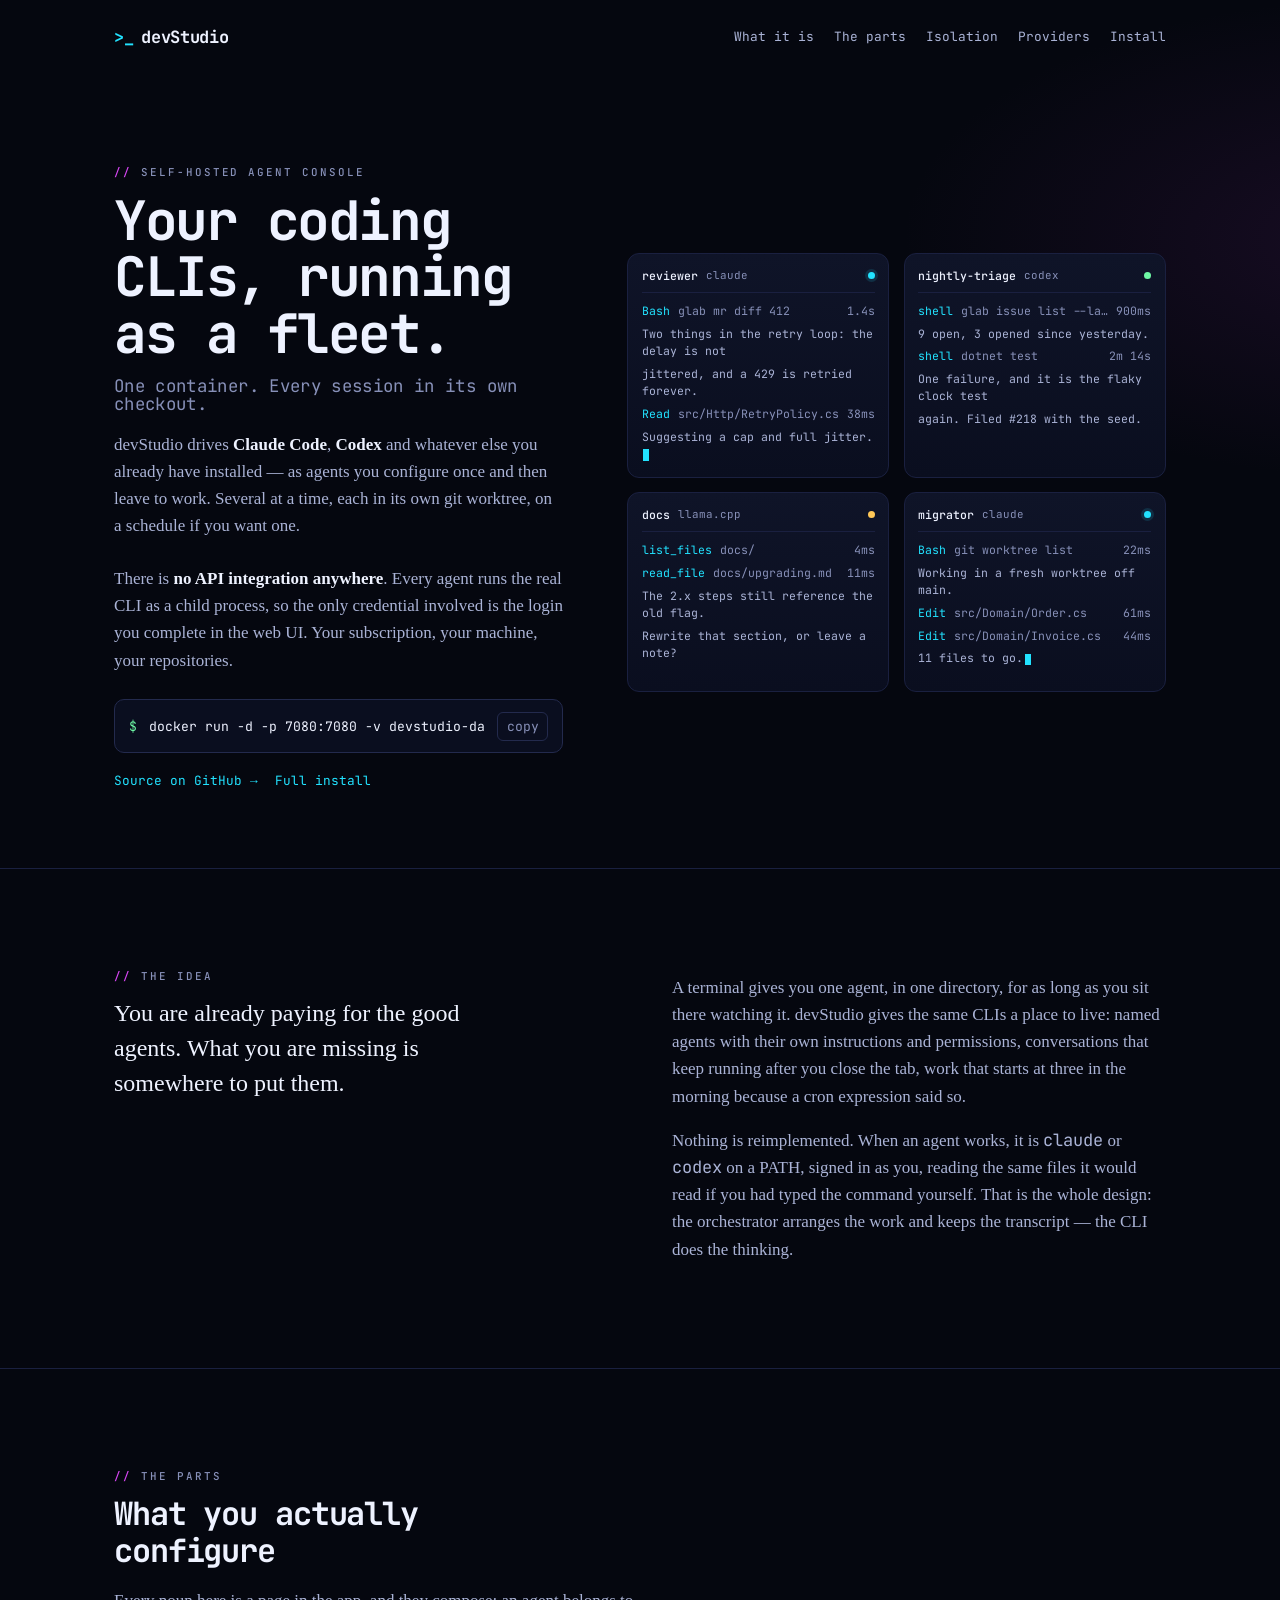
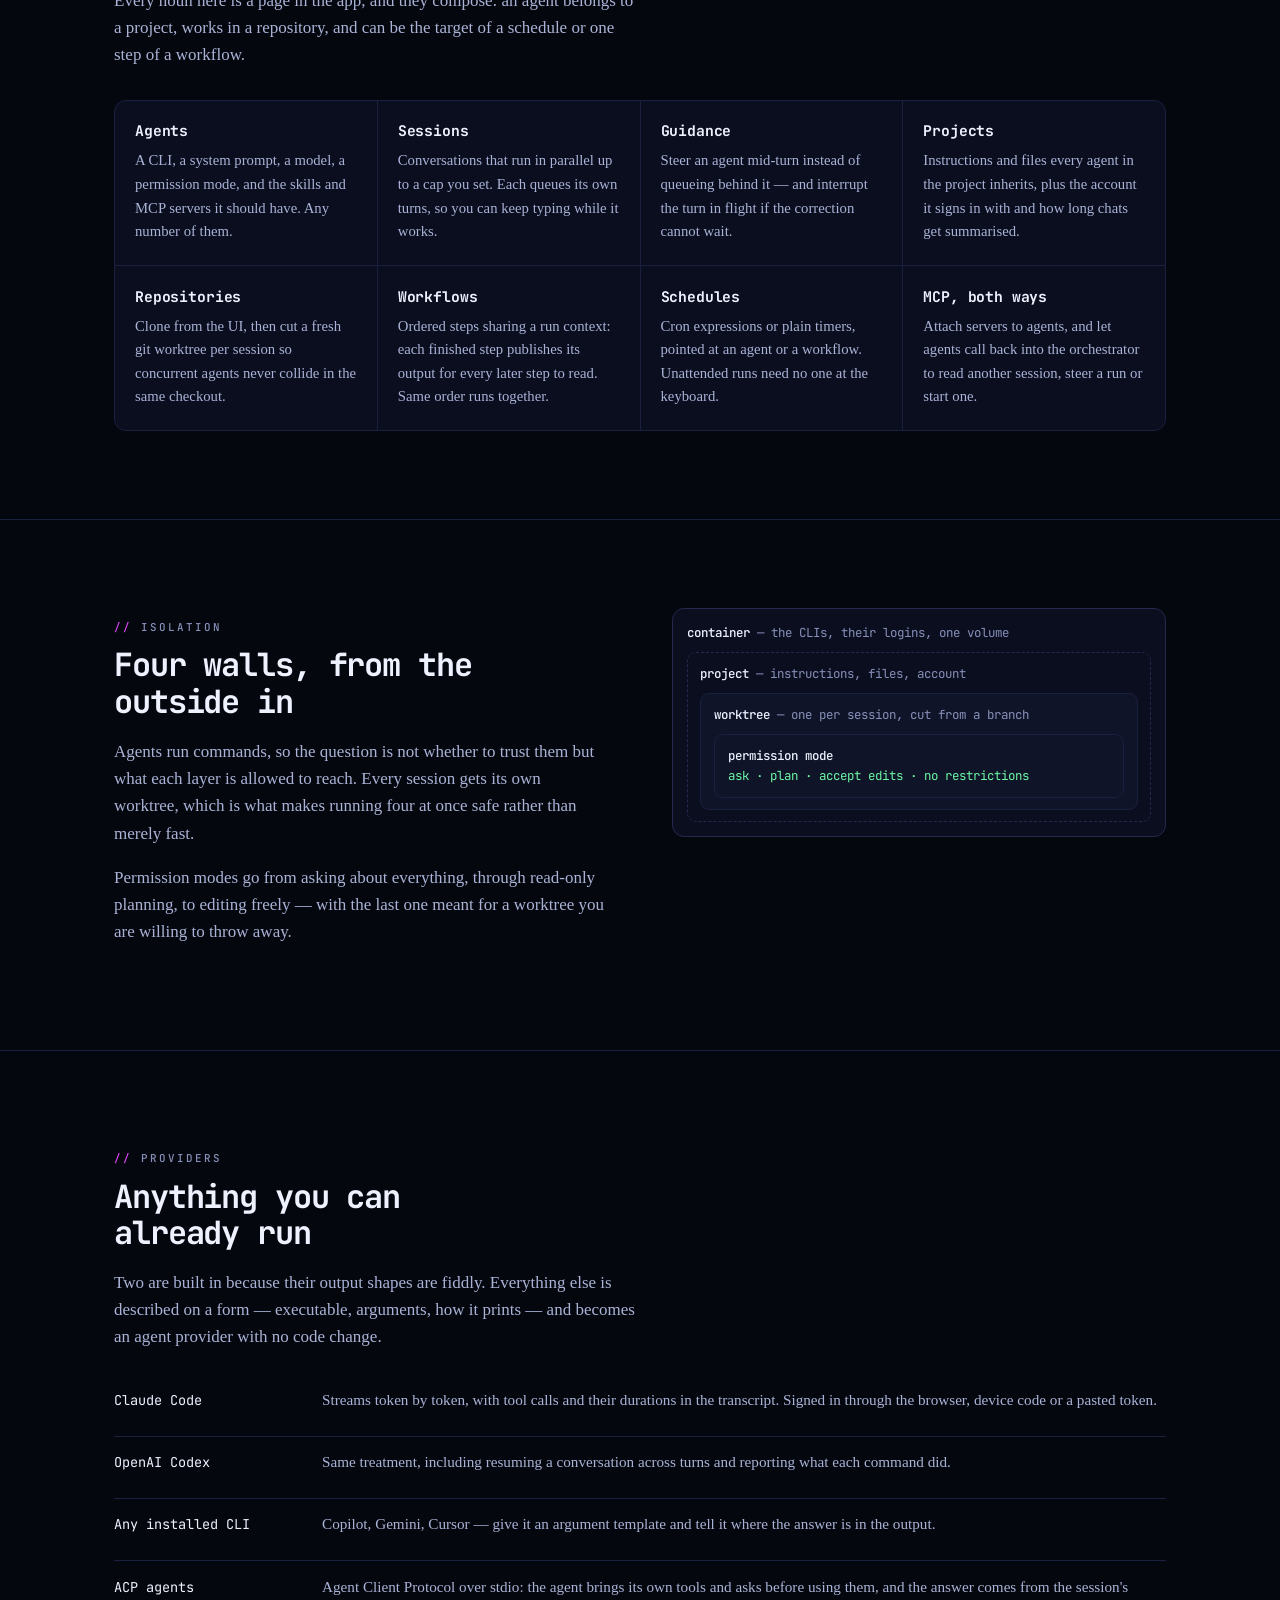
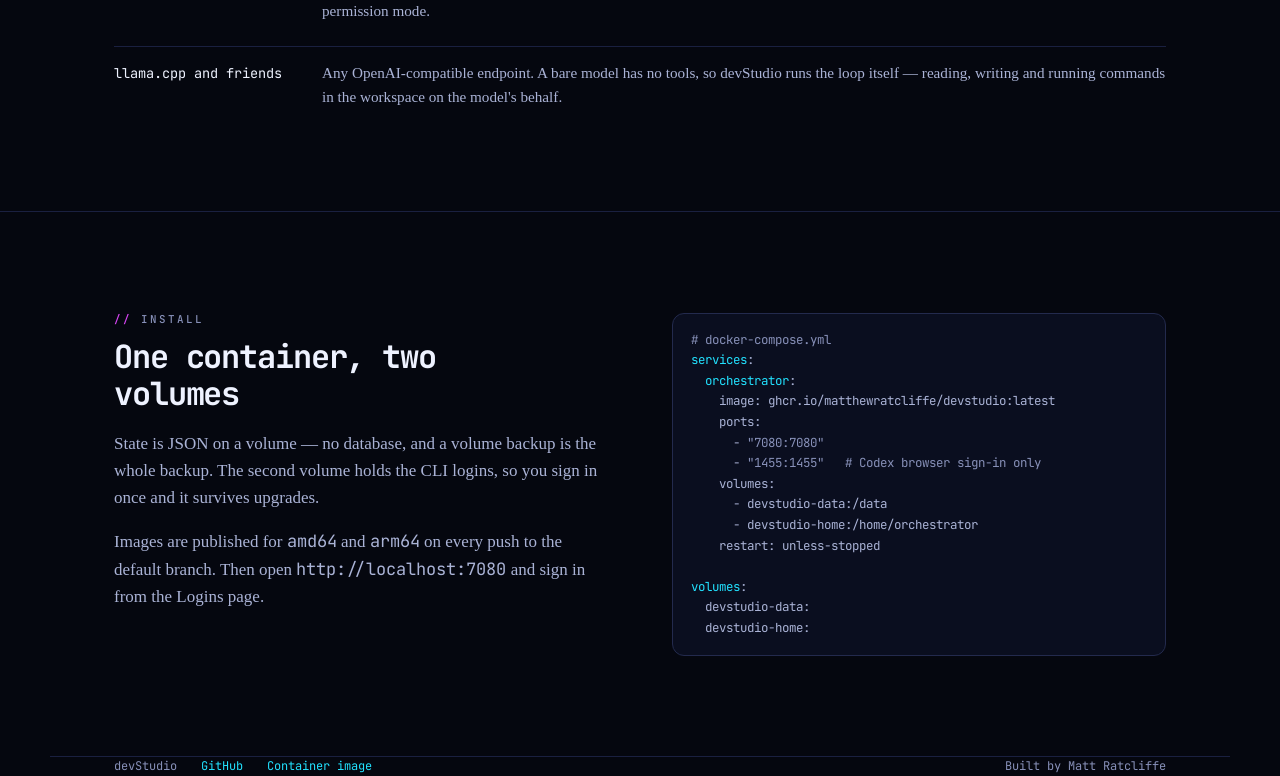
==== docs/index.html @ a527e776 "Add the project site for GitHub Pages Static, in docs/, so Pages can serve it from the branch with n" ====
<!doctype html>
<html lang="en">
<head>
<meta charset="utf-8">
<meta name="viewport" content="width=device-width, initial-scale=1">
<title>devStudio — run your coding CLIs as a fleet</title>
<meta name="description" content="A self-hosted console that runs Claude Code, Codex and any other coding CLI as agents: concurrent sessions, per-session git worktrees, schedules and workflows. No API keys — it drives the CLIs you are already signed in to.">
<meta name="theme-color" content="#05070f">
<link rel="icon" href="favicon.png">
<link rel="stylesheet" href="styles.css">

<meta property="og:title" content="devStudio — run your coding CLIs as a fleet">
<meta property="og:description" content="A self-hosted console for Claude Code, Codex and any CLI you already pay for. Concurrent sessions, a git worktree each, schedules and workflows.">
<meta property="og:type" content="website">
</head>
<body>

<div class="wrap">
    <header class="masthead">
        <span class="brand"><span class="mark">&gt;_</span> devStudio</span>
        <nav>
            <a href="#what">What it is</a>
            <a href="#inventory">The parts</a>
            <a href="#isolation">Isolation</a>
            <a href="#providers">Providers</a>
            <a href="#install">Install</a>
        </nav>
    </header>

    <div class="hero">
        <div>
            <p class="tag">Self-hosted agent console</p>
            <h1>
                Your coding CLIs, running as a fleet.
                <span class="rule">One container. Every session in its own checkout.</span>
            </h1>
            <p class="lede">
                devStudio drives <strong>Claude Code</strong>, <strong>Codex</strong> and whatever else you
                already have installed — as agents you configure once and then leave to work. Several at a
                time, each in its own git worktree, on a schedule if you want one.
            </p>
            <p class="lede">
                There is <strong>no API integration anywhere</strong>. Every agent runs the real CLI as a child
                process, so the only credential involved is the login you complete in the web UI. Your
                subscription, your machine, your repositories.
            </p>

            <div class="command">
                <span class="prompt">$</span>
                <code>docker run -d -p 7080:7080 -v devstudio-data:/data -v devstudio-home:/home/orchestrator ghcr.io/matthewratcliffe/devstudio:latest</code>
                <button type="button" data-copy="docker run -d -p 7080:7080 -v devstudio-data:/data -v devstudio-home:/home/orchestrator ghcr.io/matthewratcliffe/devstudio:latest">copy</button>
            </div>

            <div class="hero-links">
                <a href="https://github.com/matthewratcliffe/devstudio">Source on GitHub →</a>
                <a href="#install">Full install</a>
            </div>
        </div>

        <div class="wall" aria-label="Four agent sessions running at once"></div>
    </div>
</div>

<section id="what">
    <div class="wrap split">
        <div>
            <p class="tag">The idea</p>
            <p class="claim">
                You are already paying for the good agents. What you are missing is somewhere to put them.
            </p>
        </div>
        <div>
            <p>
                A terminal gives you one agent, in one directory, for as long as you sit there watching it.
                devStudio gives the same CLIs a place to live: named agents with their own instructions and
                permissions, conversations that keep running after you close the tab, work that starts at
                three in the morning because a cron expression said so.
            </p>
            <p>
                Nothing is reimplemented. When an agent works, it is <code>claude</code> or <code>codex</code>
                on a PATH, signed in as you, reading the same files it would read if you had typed the command
                yourself. That is the whole design: the orchestrator arranges the work and keeps the
                transcript — the CLI does the thinking.
            </p>
        </div>
    </div>
</section>

<section id="inventory">
    <div class="wrap">
        <p class="tag">The parts</p>
        <h2>What you actually configure</h2>
        <p>
            Every noun here is a page in the app, and they compose: an agent belongs to a project, works in a
            repository, and can be the target of a schedule or one step of a workflow.
        </p>

        <div class="inventory">
            <div class="item">
                <h3>Agents</h3>
                <p>A CLI, a system prompt, a model, a permission mode, and the skills and MCP servers it should have. Any number of them.</p>
            </div>
            <div class="item">
                <h3>Sessions</h3>
                <p>Conversations that run in parallel up to a cap you set. Each queues its own turns, so you can keep typing while it works.</p>
            </div>
            <div class="item">
                <h3>Guidance</h3>
                <p>Steer an agent mid-turn instead of queueing behind it — and interrupt the turn in flight if the correction cannot wait.</p>
            </div>
            <div class="item">
                <h3>Projects</h3>
                <p>Instructions and files every agent in the project inherits, plus the account it signs in with and how long chats get summarised.</p>
            </div>
            <div class="item">
                <h3>Repositories</h3>
                <p>Clone from the UI, then cut a fresh git worktree per session so concurrent agents never collide in the same checkout.</p>
            </div>
            <div class="item">
                <h3>Workflows</h3>
                <p>Ordered steps sharing a run context: each finished step publishes its output for every later step to read. Same order runs together.</p>
            </div>
            <div class="item">
                <h3>Schedules</h3>
                <p>Cron expressions or plain timers, pointed at an agent or a workflow. Unattended runs need no one at the keyboard.</p>
            </div>
            <div class="item">
                <h3>MCP, both ways</h3>
                <p>Attach servers to agents, and let agents call back into the orchestrator to read another session, steer a run or start one.</p>
            </div>
        </div>
    </div>
</section>

<section id="isolation">
    <div class="wrap split">
        <div>
            <p class="tag">Isolation</p>
            <h2>Four walls, from the outside in</h2>
            <p>
                Agents run commands, so the question is not whether to trust them but what each layer is
                allowed to reach. Every session gets its own worktree, which is what makes running four at
                once safe rather than merely fast.
            </p>
            <p>
                Permission modes go from asking about everything, through read-only planning, to editing
                freely — with the last one meant for a worktree you are willing to throw away.
            </p>
        </div>

        <div class="nest" aria-label="Nested isolation: container, then project, then worktree, then permission mode">
            <div class="label"><b>container</b> — the CLIs, their logins, one volume</div>
            <div class="layer">
                <div class="label"><b>project</b> — instructions, files, account</div>
                <div class="layer inner">
                    <div class="label"><b>worktree</b> — one per session, cut from a branch</div>
                    <div class="layer inner">
                        <div class="label"><b>permission mode</b></div>
                        <div class="leaf">ask · plan · accept edits · no restrictions</div>
                    </div>
                </div>
            </div>
        </div>
    </div>
</section>

<section id="providers">
    <div class="wrap">
        <p class="tag">Providers</p>
        <h2>Anything you can already run</h2>
        <p>
            Two are built in because their output shapes are fiddly. Everything else is described on a form —
            executable, arguments, how it prints — and becomes an agent provider with no code change.
        </p>

        <div class="providers">
            <div class="provider">
                <div class="who">Claude Code</div>
                <div class="what">Streams token by token, with tool calls and their durations in the transcript. Signed in through the browser, device code or a pasted token.</div>
            </div>
            <div class="provider">
                <div class="who">OpenAI Codex</div>
                <div class="what">Same treatment, including resuming a conversation across turns and reporting what each command did.</div>
            </div>
            <div class="provider">
                <div class="who">Any installed CLI</div>
                <div class="what">Copilot, Gemini, Cursor — give it an argument template and tell it where the answer is in the output.</div>
            </div>
            <div class="provider">
                <div class="who">ACP agents</div>
                <div class="what">Agent Client Protocol over stdio: the agent brings its own tools and asks before using them, and the answer comes from the session's permission mode.</div>
            </div>
            <div class="provider">
                <div class="who">llama.cpp and friends</div>
                <div class="what">Any OpenAI-compatible endpoint. A bare model has no tools, so devStudio runs the loop itself — reading, writing and running commands in the workspace on the model's behalf.</div>
            </div>
        </div>
    </div>
</section>

<section id="install">
    <div class="wrap split">
        <div>
            <p class="tag">Install</p>
            <h2>One container, two volumes</h2>
            <p>
                State is JSON on a volume — no database, and a volume backup is the whole backup. The second
                volume holds the CLI logins, so you sign in once and it survives upgrades.
            </p>
            <p>
                Images are published for <code>amd64</code> and <code>arm64</code> on every push to the
                default branch. Then open <code>http://localhost:7080</code> and sign in from the Logins page.
            </p>
        </div>

        <div>
<pre><span class="c"># docker-compose.yml</span>
<span class="k">services</span>:
  <span class="k">orchestrator</span>:
    image: ghcr.io/matthewratcliffe/devstudio:latest
    ports:
      - <span class="c">"7080:7080"</span>
      - <span class="c">"1455:1455"</span>   <span class="c"># Codex browser sign-in only</span>
    volumes:
      - devstudio-data:/data
      - devstudio-home:/home/orchestrator
    restart: unless-stopped

<span class="k">volumes</span>:
  devstudio-data:
  devstudio-home:</pre>
        </div>
    </div>
</section>

<footer class="wrap">
    <span>devStudio</span>
    <a href="https://github.com/matthewratcliffe/devstudio">GitHub</a>
    <a href="https://github.com/matthewratcliffe/devstudio/pkgs/container/devstudio">Container image</a>
    <span class="spacer">Built by Matt Ratcliffe</span>
</footer>

<script src="wall.js"></script>
</body>
</html>
---- docs/styles.css ----
/* ==========================================================================
   devStudio — project site.

   The palette, the type and the status colours are the application's own, so
   the site and the thing it describes read as one product. Two faces: the
   product's monospace carries every label, number and command, and a serif
   carries the prose — a console described in a technical journal, rather than
   a page of terminal green.
   ========================================================================== */

@font-face {
    font-family: 'JetBrains Mono';
    font-style: normal;
    font-weight: 400;
    font-display: swap;
    src: url('fonts/jetbrains-mono-400.woff2') format('woff2');
}

@font-face {
    font-family: 'JetBrains Mono';
    font-style: normal;
    font-weight: 500;
    font-display: swap;
    src: url('fonts/jetbrains-mono-500.woff2') format('woff2');
}

@font-face {
    font-family: 'JetBrains Mono';
    font-style: normal;
    font-weight: 700;
    font-display: swap;
    src: url('fonts/jetbrains-mono-700.woff2') format('woff2');
}

:root {
    --bg-0: #05070f;
    --bg-1: #0a0e1f;
    --bg-2: #0f1428;
    --border: #232a4d;
    --border-soft: #1a2040;

    /* Status colours, used only where they mean their status. */
    --cyan: #22e2ff;
    --magenta: #d946f5;
    --lime: #6ef7a5;
    --amber: #ffc857;
    --red: #ff5f76;

    --text-0: #eef2ff;
    --text-1: #aab3d6;
    --text-2: #8790b8;

    --mono: 'JetBrains Mono', 'Cascadia Code', ui-monospace, monospace;
    --serif: 'Iowan Old Style', 'Palatino Linotype', Palatino, Charter, Georgia, serif;

    --gutter: clamp(1.25rem, 5vw, 4.5rem);
    --measure: 62ch;
}

* { box-sizing: border-box; }

html { scroll-behavior: smooth; }

body {
    margin: 0;
    background:
        radial-gradient(60rem 30rem at 12% -12%, #16224a55, transparent 60%),
        radial-gradient(50rem 25rem at 108% 6%, #4a1a5a44, transparent 60%),
        var(--bg-0);
    color: var(--text-0);
    font-family: var(--serif);
    font-size: 17px;
    line-height: 1.6;
    -webkit-font-smoothing: antialiased;
}

a { color: var(--cyan); text-decoration: none; }
a:hover { color: var(--magenta); }

:focus-visible {
    outline: 2px solid var(--cyan);
    outline-offset: 3px;
}

code, kbd, .mono { font-family: var(--mono); }

.wrap {
    max-width: 1180px;
    margin: 0 auto;
    padding: 0 var(--gutter);
}

/* -- the eyebrow label, which is how the app labels its own panels ---------- */

.tag {
    font-family: var(--mono);
    font-size: 0.68rem;
    font-weight: 500;
    letter-spacing: 0.18em;
    text-transform: uppercase;
    color: var(--text-2);
}

.tag::before { content: '// '; color: var(--magenta); }

/* -- masthead -------------------------------------------------------------- */

.masthead {
    display: flex;
    align-items: center;
    gap: 1rem;
    padding: 1.5rem 0 0;
}

.brand {
    display: flex;
    align-items: baseline;
    gap: 0.5rem;
    font-family: var(--mono);
    font-weight: 700;
    letter-spacing: -0.02em;
    color: var(--text-0);
}

.brand .mark { color: var(--cyan); }

.masthead nav {
    margin-left: auto;
    display: flex;
    gap: 1.25rem;
    font-family: var(--mono);
    font-size: 0.8rem;
}

.masthead nav a { color: var(--text-1); }
.masthead nav a:hover { color: var(--cyan); }

/* -- hero ------------------------------------------------------------------ */

.hero {
    display: grid;
    grid-template-columns: minmax(0, 5fr) minmax(0, 6fr);
    gap: clamp(2rem, 5vw, 4.5rem);
    align-items: center;
    padding: clamp(3rem, 8vw, 6.5rem) 0 clamp(2.5rem, 6vw, 5rem);
}

h1 {
    font-family: var(--mono);
    font-weight: 700;
    font-size: clamp(2.1rem, 5.2vw, 3.4rem);
    line-height: 1.04;
    letter-spacing: -0.045em;
    margin: 0.6rem 0 1.1rem;
}

h1 .rule {
    display: block;
    color: var(--text-2);
    font-weight: 400;
    font-size: 0.32em;
    letter-spacing: 0.02em;
    margin-top: 0.9rem;
}

.lede {
    color: var(--text-1);
    max-width: var(--measure);
    margin: 0 0 1.6rem;
}

.lede strong { color: var(--text-0); font-weight: 600; }

/* The command is the call to action: there is nothing to sign up for. */
.command {
    display: flex;
    align-items: center;
    gap: 0.75rem;
    background: var(--bg-1);
    border: 1px solid var(--border);
    border-radius: 10px;
    padding: 0.7rem 0.85rem;
    font-family: var(--mono);
    font-size: 0.82rem;
}

.command .prompt { color: var(--lime); flex: none; }

/* The command scrolls inside its own line so the copy button stays where it is. */
.command code {
    color: var(--text-0);
    white-space: nowrap;
    overflow-x: auto;
    min-width: 0;
    flex: 1;
    scrollbar-width: none;
}

.command code::-webkit-scrollbar { display: none; }

.command button {
    flex: none;
    border: 1px solid var(--border);
    background: transparent;
    color: var(--text-2);
    font: inherit;
    border-radius: 6px;
    padding: 0.2rem 0.55rem;
    cursor: pointer;
}

.command button:hover { color: var(--cyan); border-color: var(--cyan); }

.hero-links {
    display: flex;
    flex-wrap: wrap;
    gap: 1.1rem;
    margin-top: 1.1rem;
    font-family: var(--mono);
    font-size: 0.8rem;
}

/* -- the wall: concurrent sessions, which is what this thing is for --------- */

.wall {
    display: grid;
    grid-template-columns: repeat(2, minmax(0, 1fr));
    gap: 0.9rem;
}

.pane {
    background: linear-gradient(180deg, var(--bg-2), var(--bg-1));
    border: 1px solid var(--border-soft);
    border-radius: 12px;
    padding: 0.8rem 0.85rem 0.9rem;
    font-family: var(--mono);
    font-size: 0.72rem;
    line-height: 1.5;
    min-height: 12.5rem;
    display: flex;
    flex-direction: column;
    gap: 0.55rem;
}

.pane-head {
    display: flex;
    align-items: center;
    gap: 0.5rem;
    padding-bottom: 0.5rem;
    border-bottom: 1px solid var(--border-soft);
}

.pane-agent { color: var(--text-0); font-weight: 500; }
.pane-provider { color: var(--text-2); font-size: 0.68rem; }

.dot {
    width: 7px;
    height: 7px;
    border-radius: 50%;
    margin-left: auto;
    background: var(--text-2);
    flex: none;
}

.pane[data-state="running"] .dot { background: var(--cyan); box-shadow: 0 0 0 3px #22e2ff22; }
.pane[data-state="waiting"] .dot { background: var(--amber); }
.pane[data-state="done"] .dot { background: var(--lime); }
.pane[data-state="failed"] .dot { background: var(--red); }

.pane-body { color: var(--text-1); display: flex; flex-direction: column; gap: 0.35rem; }

.line { opacity: 0; animation: settle 0.32s ease forwards; }

.line.tool {
    display: flex;
    gap: 0.5rem;
    align-items: baseline;
    color: var(--text-2);
}

.line.tool .name { color: var(--cyan); }
.line.tool .arg { flex: 1; overflow: hidden; text-overflow: ellipsis; white-space: nowrap; }
.line.tool .took { color: var(--text-2); font-variant-numeric: tabular-nums; }

.caret {
    display: inline-block;
    width: 0.5em;
    height: 1em;
    margin-left: 0.15em;
    background: var(--cyan);
    vertical-align: text-bottom;
    animation: blink 1.1s steps(1) infinite;
}

@keyframes settle {
    from { opacity: 0; transform: translateY(3px); }
    to { opacity: 1; transform: none; }
}

@keyframes blink {
    50% { opacity: 0; }
}

/* -- sections -------------------------------------------------------------- */

section { padding: clamp(3rem, 7vw, 5.5rem) 0; border-top: 1px solid var(--border-soft); }

h2 {
    font-family: var(--mono);
    font-weight: 700;
    font-size: clamp(1.4rem, 3vw, 2rem);
    letter-spacing: -0.035em;
    line-height: 1.15;
    margin: 0.5rem 0 1rem;
    max-width: 22ch;
}

h3 {
    font-family: var(--mono);
    font-size: 0.92rem;
    font-weight: 700;
    letter-spacing: -0.01em;
    margin: 0 0 0.4rem;
}

p { max-width: var(--measure); color: var(--text-1); }

.claim {
    font-size: clamp(1.15rem, 2.4vw, 1.5rem);
    line-height: 1.45;
    color: var(--text-0);
    max-width: 30ch;
    margin: 0;
}

.split {
    display: grid;
    grid-template-columns: minmax(0, 1fr) minmax(0, 1fr);
    gap: clamp(2rem, 5vw, 4rem);
    align-items: start;
}

/* -- the inventory: the app's own nouns ------------------------------------ */

.inventory {
    display: grid;
    grid-template-columns: repeat(auto-fit, minmax(15.5rem, 1fr));
    gap: 1px;
    background: var(--border-soft);
    border: 1px solid var(--border-soft);
    border-radius: 12px;
    overflow: hidden;
    margin-top: 2rem;
}

.item { background: var(--bg-1); padding: 1.15rem 1.25rem 1.35rem; }
.item p { font-size: 0.92rem; margin: 0; }

/* -- isolation diagram ----------------------------------------------------- */

.nest {
    font-family: var(--mono);
    font-size: 0.78rem;
    border: 1px solid var(--border);
    border-radius: 12px;
    padding: 0.85rem;
    background: var(--bg-1);
}

.nest .layer {
    border: 1px dashed var(--border);
    border-radius: 9px;
    padding: 0.7rem 0.8rem;
    margin-top: 0.55rem;
}

.nest .layer:first-of-type { margin-top: 0.5rem; }
.nest .label { color: var(--text-2); }
.nest .label b { color: var(--text-0); font-weight: 500; }
.nest .inner { border-style: solid; border-color: var(--border-soft); background: var(--bg-2); }
.nest .leaf { color: var(--lime); }

/* -- providers ------------------------------------------------------------- */

.providers { display: grid; gap: 0.6rem; margin-top: 1.5rem; }

.provider {
    display: grid;
    grid-template-columns: 12rem minmax(0, 1fr);
    gap: 1rem;
    align-items: baseline;
    padding: 0.85rem 0;
    border-top: 1px solid var(--border-soft);
}

.provider:first-child { border-top: 0; }
.provider .who { font-family: var(--mono); font-size: 0.85rem; color: var(--text-0); }
.provider .what { color: var(--text-1); font-size: 0.95rem; }

/* -- install --------------------------------------------------------------- */

pre {
    background: var(--bg-1);
    border: 1px solid var(--border);
    border-radius: 12px;
    padding: 1rem 1.1rem;
    overflow-x: auto;
    font-family: var(--mono);
    font-size: 0.78rem;
    line-height: 1.65;
    color: var(--text-1);
}

pre .c { color: var(--text-2); }
pre .k { color: var(--cyan); }

footer {
    border-top: 1px solid var(--border-soft);
    padding: 2rem 0 3rem;
    font-family: var(--mono);
    font-size: 0.75rem;
    color: var(--text-2);
    display: flex;
    flex-wrap: wrap;
    gap: 1rem 1.5rem;
    align-items: center;
}

footer .spacer { margin-left: auto; }

/* -- narrow ---------------------------------------------------------------- */

@media (max-width: 900px) {
    .hero { grid-template-columns: minmax(0, 1fr); }
    .split { grid-template-columns: minmax(0, 1fr); }
    .provider { grid-template-columns: minmax(0, 1fr); gap: 0.2rem; }
    .masthead nav { display: none; }
}

@media (max-width: 560px) {
    .wall { grid-template-columns: minmax(0, 1fr); }
    .wall .pane:nth-child(n + 3) { display: none; }
}

@media (prefers-reduced-motion: reduce) {
    html { scroll-behavior: auto; }
    .line { animation: none; opacity: 1; }
    .caret { animation: none; }
}
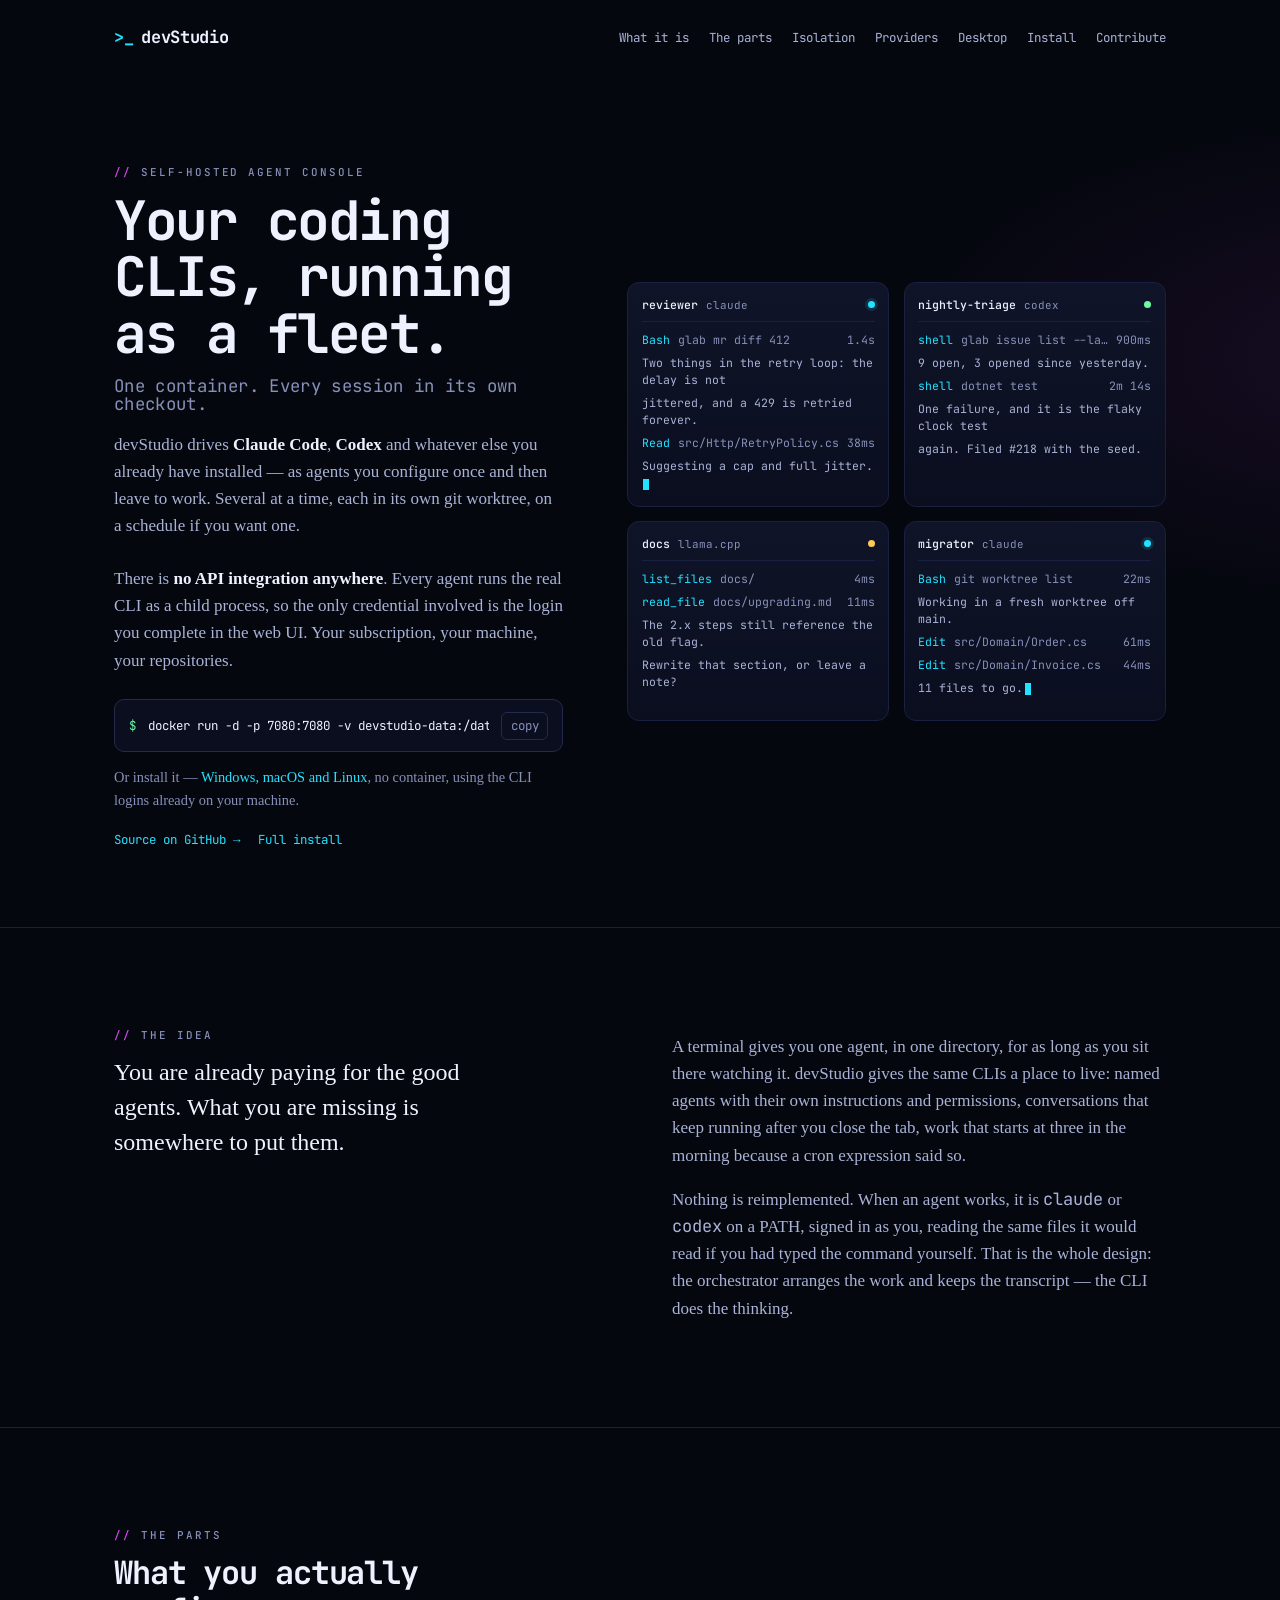
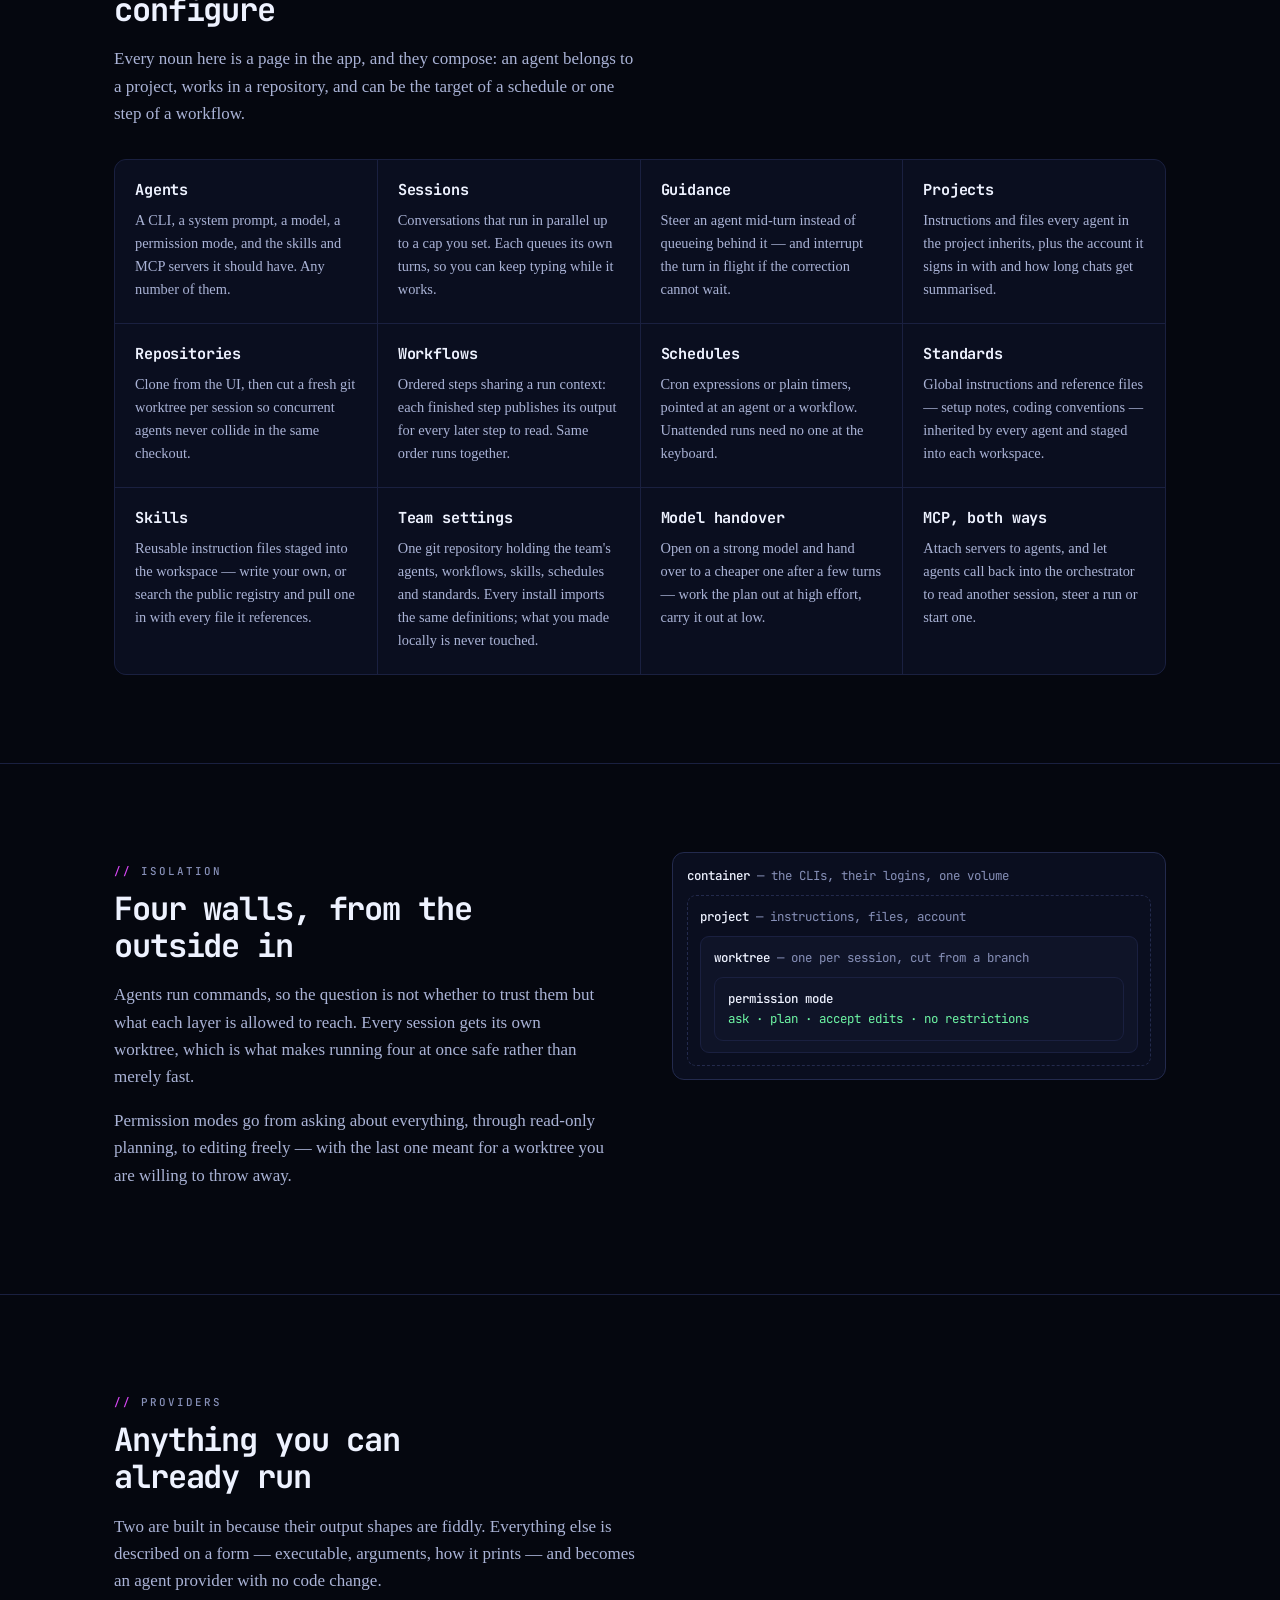
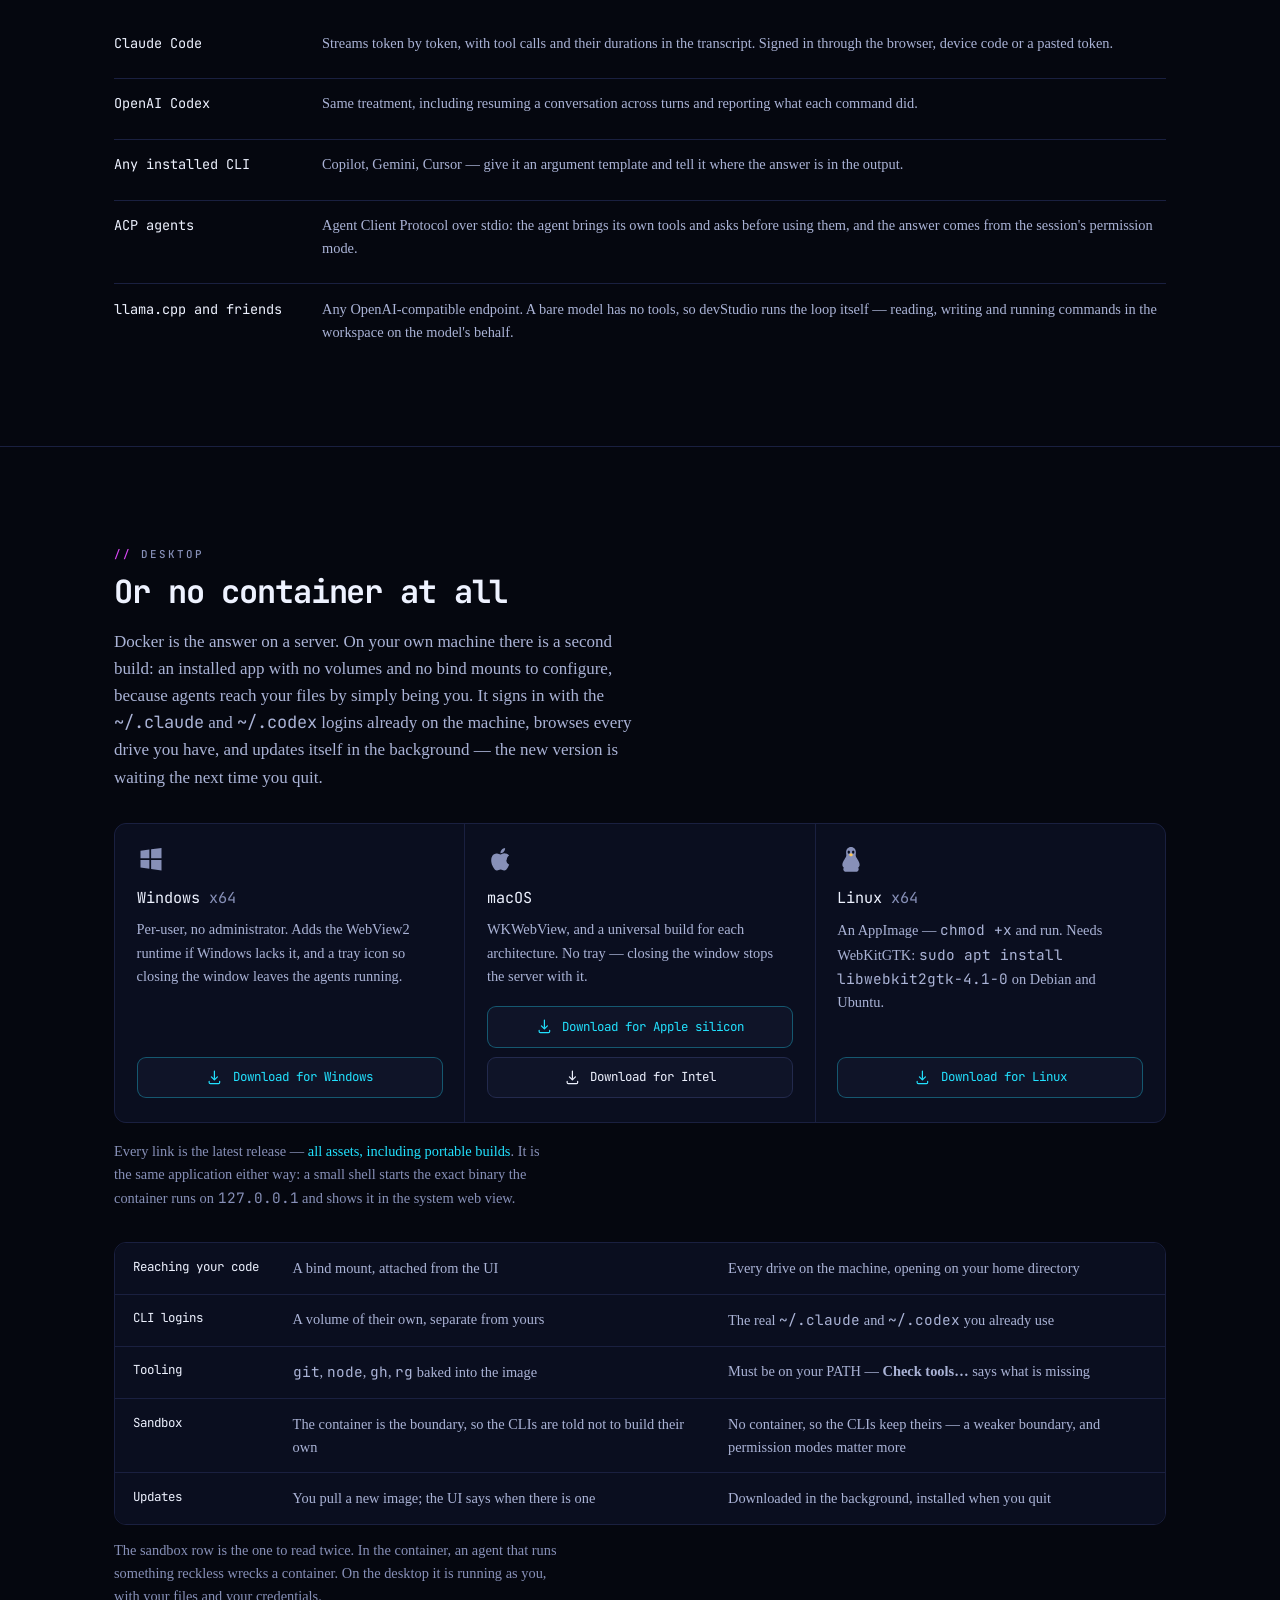
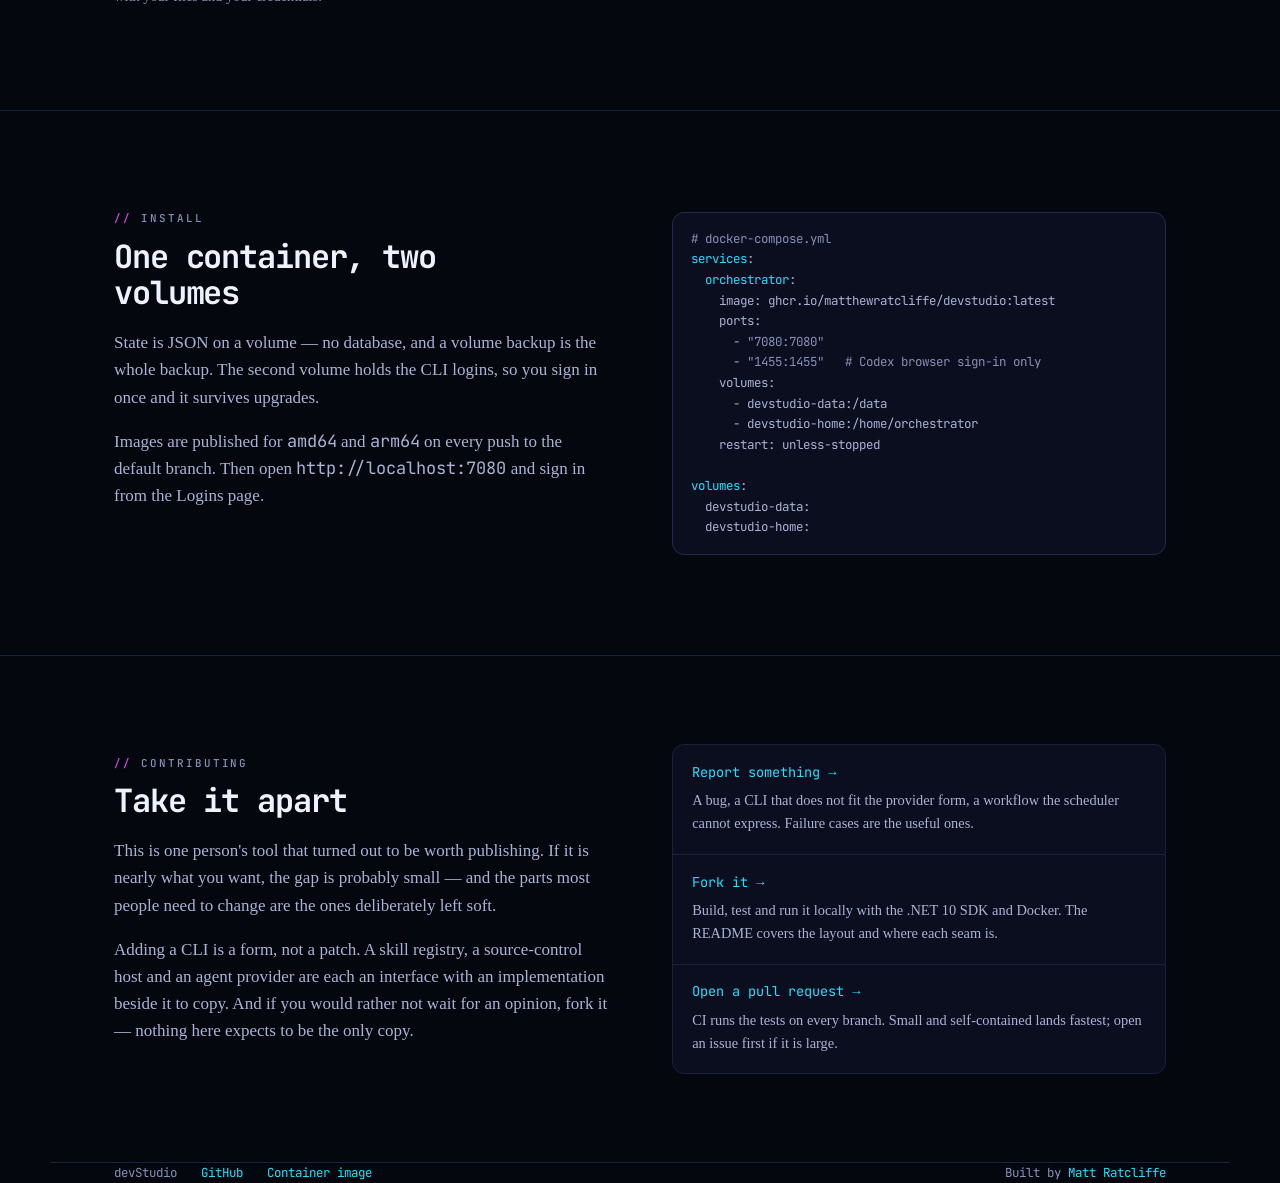
==== commit 924c2384: "docs: add the desktop builds, the newer features, and machine-readable metadata The site still descr" ====
--- a/docs/index.html
+++ b/docs/index.html
@@ -4,13 +4,15 @@
 <meta charset="utf-8">
 <meta name="viewport" content="width=device-width, initial-scale=1">
 <title>devStudio — run your coding CLIs as a fleet</title>
-<meta name="description" content="A self-hosted console that runs Claude Code, Codex and any other coding CLI as agents: concurrent sessions, per-session git worktrees, schedules and workflows. No API keys — it drives the CLIs you are already signed in to.">
+<meta name="description" content="A self-hosted console that runs Claude Code, Codex and any other coding CLI as agents: concurrent sessions, per-session git worktrees, schedules and workflows. Run it as a container or install it on Windows, macOS and Linux. No API keys — it drives the CLIs you are already signed in to.">
 <meta name="theme-color" content="#05070f">
 <link rel="icon" href="favicon.png">
 <link rel="stylesheet" href="styles.css">
+<link rel="canonical" href="https://matthewratcliffe.github.io/devstudio/">
+<link rel="sitemap" type="application/xml" href="sitemap.xml">
 
 <meta property="og:title" content="devStudio — run your coding CLIs as a fleet">
-<meta property="og:description" content="A self-hosted console for Claude Code, Codex and any CLI you already pay for. Concurrent sessions, a git worktree each, schedules and workflows.">
+<meta property="og:description" content="A self-hosted console for Claude Code, Codex and any CLI you already pay for. Concurrent sessions, a git worktree each, schedules and workflows. Container or desktop app.">
 <meta property="og:type" content="website">
 </head>
 <body>
@@ -23,7 +25,9 @@
             <a href="#inventory">The parts</a>
             <a href="#isolation">Isolation</a>
             <a href="#providers">Providers</a>
+            <a href="#desktop">Desktop</a>
             <a href="#install">Install</a>
+            <a href="#contribute">Contribute</a>
         </nav>
     </header>
 
@@ -51,6 +55,11 @@
                 <button type="button" data-copy="docker run -d -p 7080:7080 -v devstudio-data:/data -v devstudio-home:/home/orchestrator ghcr.io/matthewratcliffe/devstudio:latest">copy</button>
             </div>
 
+            <p class="hero-alt">
+                Or install it — <a href="#desktop">Windows, macOS and Linux</a>, no container, using the
+                CLI logins already on your machine.
+            </p>
+
             <div class="hero-links">
                 <a href="https://github.com/matthewratcliffe/devstudio">Source on GitHub →</a>
                 <a href="#install">Full install</a>
@@ -123,6 +132,22 @@
             <div class="item">
                 <h3>Schedules</h3>
                 <p>Cron expressions or plain timers, pointed at an agent or a workflow. Unattended runs need no one at the keyboard.</p>
+            </div>
+            <div class="item">
+                <h3>Standards</h3>
+                <p>Global instructions and reference files — setup notes, coding conventions — inherited by every agent and staged into each workspace.</p>
+            </div>
+            <div class="item">
+                <h3>Skills</h3>
+                <p>Reusable instruction files staged into the workspace — write your own, or search the public registry and pull one in with every file it references.</p>
+            </div>
+            <div class="item">
+                <h3>Team settings</h3>
+                <p>One git repository holding the team's agents, workflows, skills, schedules and standards. Every install imports the same definitions; what you made locally is never touched.</p>
+            </div>
+            <div class="item">
+                <h3>Model handover</h3>
+                <p>Open on a strong model and hand over to a cheaper one after a few turns — work the plan out at high effort, carry it out at low.</p>
             </div>
             <div class="item">
                 <h3>MCP, both ways</h3>
@@ -198,6 +223,70 @@
     </div>
 </section>
 
+<section id="desktop">
+    <div class="wrap">
+        <p class="tag">Desktop</p>
+        <h2>Or no container at all</h2>
+        <p>
+            Docker is the answer on a server. On your own machine there is a second build: an installed
+            app with no volumes and no bind mounts to configure, because agents reach your files by
+            simply being you. It signs in with the <code>~/.claude</code> and <code>~/.codex</code>
+            logins already on the machine, browses every drive you have, and updates itself in the
+            background — the new version is waiting the next time you quit.
+        </p>
+
+        <div class="downloads">
+            <div class="dl">
+                <svg class="glyph" viewBox="0 0 24 24" aria-hidden="true" focusable="false"><path d="M3 4.9l7.6-1v7.5H3zM12.1 3.7L21 2.5v8.9h-8.9zM3 12.9h7.6v7.4l-7.6-1zM12.1 12.9H21v8.9l-8.9-1.2z"/></svg>
+                <span class="os">Windows <em>x64</em></span>
+                <span class="note">Per-user, no administrator. Adds the WebView2 runtime if Windows lacks it, and a tray icon so closing the window leaves the agents running.</span>
+                <div class="dl-actions">
+                    <a class="dl-btn" href="https://github.com/matthewratcliffe/devstudio/releases/latest/download/devStudio-win-x64-Setup.exe" title="devStudio-win-x64-Setup.exe"><svg viewBox="0 0 24 24" aria-hidden="true" focusable="false"><path d="M12 3v10.2M12 15.5l-4.3-4.3M12 15.5l4.3-4.3"/><path d="M4.5 17.5v1.8c0 .9.7 1.7 1.7 1.7h11.6c1 0 1.7-.8 1.7-1.7v-1.8"/></svg><span>Download for Windows</span></a>
+                </div>
+            </div>
+
+            <div class="dl">
+                <svg class="glyph" viewBox="0 0 24 24" aria-hidden="true" focusable="false"><path d="M16.9 12.7c0-2.4 2-3.5 2.1-3.6-1.1-1.7-2.9-1.9-3.6-1.9-1.5-.2-3 .9-3.8.9-.8 0-2-.9-3.2-.8-1.7 0-3.2.9-4 2.4-1.7 3-.4 7.4 1.2 9.8.8 1.2 1.7 2.5 3 2.4 1.2 0 1.6-.8 3.1-.8 1.4 0 1.8.8 3.1.7 1.3 0 2.1-1.2 2.9-2.4.9-1.3 1.3-2.6 1.3-2.7-.1 0-2.4-.9-2.4-3.6z"/><path d="M14.5 5.6c.7-.8 1.1-2 1-3.1-1 0-2.2.7-2.9 1.5-.6.7-1.2 1.9-1 3 1.1.1 2.2-.6 2.9-1.4z"/></svg>
+                <span class="os">macOS</span>
+                <span class="note">WKWebView, and a universal build for each architecture. No tray — closing the window stops the server with it.</span>
+                <div class="dl-actions">
+                    <a class="dl-btn" href="https://github.com/matthewratcliffe/devstudio/releases/latest/download/devStudio-osx-arm64-Setup.pkg" title="devStudio-osx-arm64-Setup.pkg"><svg viewBox="0 0 24 24" aria-hidden="true" focusable="false"><path d="M12 3v10.2M12 15.5l-4.3-4.3M12 15.5l4.3-4.3"/><path d="M4.5 17.5v1.8c0 .9.7 1.7 1.7 1.7h11.6c1 0 1.7-.8 1.7-1.7v-1.8"/></svg><span>Download for Apple silicon</span></a>
+                    <a class="dl-btn" href="https://github.com/matthewratcliffe/devstudio/releases/latest/download/devStudio-osx-x64-Setup.pkg" title="devStudio-osx-x64-Setup.pkg"><svg viewBox="0 0 24 24" aria-hidden="true" focusable="false"><path d="M12 3v10.2M12 15.5l-4.3-4.3M12 15.5l4.3-4.3"/><path d="M4.5 17.5v1.8c0 .9.7 1.7 1.7 1.7h11.6c1 0 1.7-.8 1.7-1.7v-1.8"/></svg><span>Download for Intel</span></a>
+                </div>
+            </div>
+
+            <div class="dl">
+                <svg class="glyph" viewBox="0 0 24 24" aria-hidden="true" focusable="false"><path d="M12 1.8c-2.6 0-4.2 2-4.2 4.5 0 1.4.2 2.1.2 2.8 0 1-.7 1.7-1.5 3.1-1.2 1.8-1.9 3.3-1.9 4.8 0 1.1.4 1.8 1.2 2.2-.2.5-.4 1-.4 1.5 0 1.4 1.1 2.3 2.8 2.3h7.6c1.7 0 2.8-.9 2.8-2.3 0-.5-.2-1-.4-1.5.8-.4 1.2-1.1 1.2-2.2 0-1.5-.7-3-1.9-4.8-.8-1.4-1.5-2.1-1.5-3.1 0-.7.2-1.4.2-2.8 0-2.5-1.6-4.5-4.2-4.5z"/><ellipse class="hole" cx="10.1" cy="6.1" rx="1.05" ry="1.45"/><ellipse class="hole" cx="13.9" cy="6.1" rx="1.05" ry="1.45"/><path class="beak" d="M12 6.9l1.9 1.6-1.9 1.3-1.9-1.3z"/></svg>
+                <span class="os">Linux <em>x64</em></span>
+                <span class="note">An AppImage — <code>chmod +x</code> and run. Needs WebKitGTK: <code>sudo apt install libwebkit2gtk-4.1-0</code> on Debian and Ubuntu.</span>
+                <div class="dl-actions">
+                    <a class="dl-btn" href="https://github.com/matthewratcliffe/devstudio/releases/latest/download/devStudio-linux-x64.AppImage" title="devStudio-linux-x64.AppImage"><svg viewBox="0 0 24 24" aria-hidden="true" focusable="false"><path d="M12 3v10.2M12 15.5l-4.3-4.3M12 15.5l4.3-4.3"/><path d="M4.5 17.5v1.8c0 .9.7 1.7 1.7 1.7h11.6c1 0 1.7-.8 1.7-1.7v-1.8"/></svg><span>Download for Linux</span></a>
+                </div>
+            </div>
+        </div>
+
+        <p class="small-note">
+            Every link is the latest release — <a href="https://github.com/matthewratcliffe/devstudio/releases/latest">all assets, including portable builds</a>.
+            It is the same application either way: a small shell starts the exact binary the container
+            runs on <code>127.0.0.1</code> and shows it in the system web view.
+        </p>
+
+        <div class="trade">
+            <div class="row"><span>Reaching your code</span><span>A bind mount, attached from the UI</span><span>Every drive on the machine, opening on your home directory</span></div>
+            <div class="row"><span>CLI logins</span><span>A volume of their own, separate from yours</span><span>The real <code>~/.claude</code> and <code>~/.codex</code> you already use</span></div>
+            <div class="row"><span>Tooling</span><span><code>git</code>, <code>node</code>, <code>gh</code>, <code>rg</code> baked into the image</span><span>Must be on your PATH — <b>Check tools…</b> says what is missing</span></div>
+            <div class="row"><span>Sandbox</span><span>The container is the boundary, so the CLIs are told not to build their own</span><span>No container, so the CLIs keep theirs — a weaker boundary, and permission modes matter more</span></div>
+            <div class="row"><span>Updates</span><span>You pull a new image; the UI says when there is one</span><span>Downloaded in the background, installed when you quit</span></div>
+        </div>
+
+        <p class="small-note">
+            The sandbox row is the one to read twice. In the container, an agent that runs something
+            reckless wrecks a container. On the desktop it is running as you, with your files and your
+            credentials.
+        </p>
+    </div>
+</section>
+
 <section id="install">
     <div class="wrap split">
         <div>
@@ -233,11 +322,47 @@
     </div>
 </section>
 
+<section id="contribute">
+    <div class="wrap split">
+        <div>
+            <p class="tag">Contributing</p>
+            <h2>Take it apart</h2>
+            <p>
+                This is one person's tool that turned out to be worth publishing. If it is nearly what
+                you want, the gap is probably small — and the parts most people need to change are the
+                ones deliberately left soft.
+            </p>
+            <p>
+                Adding a CLI is a form, not a patch. A skill registry, a source-control host and an agent
+                provider are each an interface with an implementation beside it to copy. And if you would
+                rather not wait for an opinion, fork it — nothing here expects to be the only copy.
+            </p>
+        </div>
+
+        <div>
+            <div class="ways">
+                <a class="way" href="https://github.com/matthewratcliffe/devstudio/issues/new">
+                    <span class="what">Report something</span>
+                    <span class="why">A bug, a CLI that does not fit the provider form, a workflow the scheduler cannot express. Failure cases are the useful ones.</span>
+                </a>
+                <a class="way" href="https://github.com/matthewratcliffe/devstudio/fork">
+                    <span class="what">Fork it</span>
+                    <span class="why">Build, test and run it locally with the .NET 10 SDK and Docker. The README covers the layout and where each seam is.</span>
+                </a>
+                <a class="way" href="https://github.com/matthewratcliffe/devstudio/pulls">
+                    <span class="what">Open a pull request</span>
+                    <span class="why">CI runs the tests on every branch. Small and self-contained lands fastest; open an issue first if it is large.</span>
+                </a>
+            </div>
+        </div>
+    </div>
+</section>
+
 <footer class="wrap">
     <span>devStudio</span>
     <a href="https://github.com/matthewratcliffe/devstudio">GitHub</a>
     <a href="https://github.com/matthewratcliffe/devstudio/pkgs/container/devstudio">Container image</a>
-    <span class="spacer">Built by Matt Ratcliffe</span>
+    <span class="spacer">Built by <a href="https://www.matthewratcliffe.com.au">Matt Ratcliffe</a></span>
 </footer>
 
 <script src="wall.js"></script>
--- a/docs/styles.css
+++ b/docs/styles.css
@@ -52,6 +52,16 @@
 
     --mono: 'JetBrains Mono', 'Cascadia Code', ui-monospace, monospace;
     --serif: 'Iowan Old Style', 'Palatino Linotype', Palatino, Charter, Georgia, serif;
+
+    /* Two faces, six sizes. Everything below body size picks one of these rather
+       than a number of its own — a page of 0.88s, 0.9s and 0.92s reads as several
+       typefaces even when it is only ever these two. */
+    --t-micro: 0.68rem;   /* eyebrow labels, tracked and uppercase */
+    --t-data:  0.72rem;   /* dense mono data — the session panes */
+    --t-ui:    0.78rem;   /* mono chrome: nav, buttons, commands, code blocks */
+    --t-label: 0.85rem;   /* mono row labels beside prose */
+    --t-small: 0.9rem;    /* small serif prose inside panels */
+    --t-card:  0.95rem;   /* mono card titles */
 
     --gutter: clamp(1.25rem, 5vw, 4.5rem);
     --measure: 62ch;
@@ -94,7 +104,7 @@
 
 .tag {
     font-family: var(--mono);
-    font-size: 0.68rem;
+    font-size: var(--t-micro);
     font-weight: 500;
     letter-spacing: 0.18em;
     text-transform: uppercase;
@@ -129,7 +139,7 @@
     display: flex;
     gap: 1.25rem;
     font-family: var(--mono);
-    font-size: 0.8rem;
+    font-size: var(--t-ui);
 }
 
 .masthead nav a { color: var(--text-1); }
@@ -181,7 +191,7 @@
     border-radius: 10px;
     padding: 0.7rem 0.85rem;
     font-family: var(--mono);
-    font-size: 0.82rem;
+    font-size: var(--t-ui);
 }
 
 .command .prompt { color: var(--lime); flex: none; }
@@ -211,13 +221,21 @@
 
 .command button:hover { color: var(--cyan); border-color: var(--cyan); }
 
+/* The second way to run it, kept subordinate to the docker line above it. */
+.hero-alt {
+    margin: 0.9rem 0 0;
+    font-size: var(--t-small);
+    color: var(--text-2);
+    max-width: var(--measure);
+}
+
 .hero-links {
     display: flex;
     flex-wrap: wrap;
     gap: 1.1rem;
     margin-top: 1.1rem;
     font-family: var(--mono);
-    font-size: 0.8rem;
+    font-size: var(--t-ui);
 }
 
 /* -- the wall: concurrent sessions, which is what this thing is for --------- */
@@ -234,7 +252,7 @@
     border-radius: 12px;
     padding: 0.8rem 0.85rem 0.9rem;
     font-family: var(--mono);
-    font-size: 0.72rem;
+    font-size: var(--t-data);
     line-height: 1.5;
     min-height: 12.5rem;
     display: flex;
@@ -251,7 +269,7 @@
 }
 
 .pane-agent { color: var(--text-0); font-weight: 500; }
-.pane-provider { color: var(--text-2); font-size: 0.68rem; }
+.pane-provider { color: var(--text-2); font-size: var(--t-micro); }
 
 .dot {
     width: 7px;
@@ -317,7 +335,7 @@
 
 h3 {
     font-family: var(--mono);
-    font-size: 0.92rem;
+    font-size: var(--t-card);
     font-weight: 700;
     letter-spacing: -0.01em;
     margin: 0 0 0.4rem;
@@ -354,13 +372,13 @@
 }
 
 .item { background: var(--bg-1); padding: 1.15rem 1.25rem 1.35rem; }
-.item p { font-size: 0.92rem; margin: 0; }
+.item p { font-size: var(--t-small); margin: 0; }
 
 /* -- isolation diagram ----------------------------------------------------- */
 
 .nest {
     font-family: var(--mono);
-    font-size: 0.78rem;
+    font-size: var(--t-ui);
     border: 1px solid var(--border);
     border-radius: 12px;
     padding: 0.85rem;
@@ -394,8 +412,183 @@
 }
 
 .provider:first-child { border-top: 0; }
-.provider .who { font-family: var(--mono); font-size: 0.85rem; color: var(--text-0); }
-.provider .what { color: var(--text-1); font-size: 0.95rem; }
+.provider .who { font-family: var(--mono); font-size: var(--t-label); color: var(--text-0); }
+.provider .what { color: var(--text-1); font-size: var(--t-small); }
+
+/* -- desktop --------------------------------------------------------------- */
+
+/* A download is a decision, not a link in a paragraph: each one states the
+   platform, the file that will land, and the one caveat worth knowing first. */
+/* Three platforms. The tile is a panel, not a link — the buttons inside it are
+   the only things that do anything, so nothing looks clickable that is not. */
+.downloads {
+    display: grid;
+    grid-template-columns: repeat(3, minmax(0, 1fr));
+    gap: 1px;
+    background: var(--border-soft);
+    border: 1px solid var(--border-soft);
+    border-radius: 12px;
+    overflow: hidden;
+    margin: 2rem 0 1.1rem;
+}
+
+@media (max-width: 54rem) { .downloads { grid-template-columns: 1fr; } }
+
+.dl {
+    display: flex;
+    flex-direction: column;
+    background: var(--bg-1);
+    padding: 1.35rem 1.35rem 1.45rem;
+}
+
+/* Monochrome and drawn inline: the page makes no external requests, and a
+   platform mark that shares the card's ink stays part of the type. */
+.glyph {
+    width: 1.75rem;
+    height: 1.75rem;
+    display: block;
+    margin-bottom: 0.8rem;
+    fill: var(--text-2);
+}
+
+.glyph .hole { fill: var(--bg-1); }
+.glyph .beak { fill: var(--amber); }
+
+.dl .os {
+    display: block;
+    font-family: var(--mono);
+    font-size: var(--t-card);
+    color: var(--text-0);
+}
+
+.dl .os em { font-style: normal; color: var(--text-2); }
+
+.dl .note {
+    display: block;
+    font-size: var(--t-small);
+    color: var(--text-1);
+    margin: 0.5rem 0 0;
+}
+
+/* Pushed to the bottom so buttons line up across cards whose prose does not. */
+.dl-actions {
+    margin-top: auto;
+    padding-top: 1.15rem;
+    display: flex;
+    flex-direction: column;
+    gap: 0.55rem;
+}
+
+.dl-btn {
+    display: flex;
+    align-items: center;
+    justify-content: center;
+    gap: 0.6rem;
+    padding: 0.62rem 0.9rem;
+    border: 1px solid var(--border);
+    border-radius: 9px;
+    background: var(--bg-2);
+    font-family: var(--mono);
+    font-size: var(--t-ui);
+    color: var(--text-0);
+    text-align: center;
+    transition: border-color 0.15s ease, color 0.15s ease, background 0.15s ease;
+}
+
+.dl-btn svg {
+    width: 1.05rem;
+    height: 1.05rem;
+    flex: none;
+    fill: none;
+    stroke: currentColor;
+    stroke-width: 1.7;
+    stroke-linecap: round;
+    stroke-linejoin: round;
+}
+
+.dl-btn:hover,
+.dl-btn:focus-visible {
+    color: var(--cyan);
+    border-color: var(--cyan);
+    background: #22e2ff14;
+}
+
+/* The first button on a card is the one most people want. */
+.dl-actions .dl-btn:first-child {
+    border-color: #22e2ff55;
+    color: var(--cyan);
+}
+
+.small-note { font-size: var(--t-small); color: var(--text-2); max-width: var(--measure); }
+
+/* Container on the left, desktop on the right — the same comparison the README
+   makes, without a table that a phone has to scroll sideways. */
+.trade {
+    margin-top: 2rem;
+    border: 1px solid var(--border-soft);
+    border-radius: 12px;
+    overflow: hidden;
+}
+
+.trade .row {
+    display: grid;
+    grid-template-columns: 9rem minmax(0, 1fr) minmax(0, 1fr);
+    gap: 1rem;
+    padding: 0.85rem 1.1rem;
+    border-top: 1px solid var(--border-soft);
+    background: var(--bg-1);
+    font-size: var(--t-small);
+    color: var(--text-1);
+}
+
+.trade .row:first-child { border-top: 0; }
+.trade .row span:first-child { font-family: var(--mono); font-size: var(--t-ui); color: var(--text-0); }
+
+@media (max-width: 46rem) {
+    .trade .row { grid-template-columns: 1fr; gap: 0.35rem; }
+    .trade .row span:nth-child(2)::before,
+    .trade .row span:nth-child(3)::before {
+        font-family: var(--mono);
+        font-size: var(--t-micro);
+        color: var(--text-2);
+        display: block;
+    }
+    .trade .row span:nth-child(2)::before { content: 'container'; }
+    .trade .row span:nth-child(3)::before { content: 'desktop'; }
+}
+
+/* -- contributing ---------------------------------------------------------- */
+
+.ways {
+    display: grid;
+    gap: 1px;
+    background: var(--border-soft);
+    border: 1px solid var(--border-soft);
+    border-radius: 12px;
+    overflow: hidden;
+}
+
+.way {
+    display: block;
+    background: var(--bg-1);
+    padding: 1.05rem 1.2rem 1.15rem;
+    color: inherit;
+    transition: background 0.15s ease;
+}
+
+.way:hover,
+.way:focus-visible { background: var(--bg-2); color: inherit; }
+
+.way .what {
+    display: block;
+    font-family: var(--mono);
+    font-size: var(--t-label);
+    color: var(--cyan);
+}
+
+.way .what::after { content: ' →'; }
+
+.way .why { display: block; font-size: var(--t-small); color: var(--text-1); margin-top: 0.35rem; }
 
 /* -- install --------------------------------------------------------------- */
 
@@ -406,7 +599,7 @@
     padding: 1rem 1.1rem;
     overflow-x: auto;
     font-family: var(--mono);
-    font-size: 0.78rem;
+    font-size: var(--t-ui);
     line-height: 1.65;
     color: var(--text-1);
 }
@@ -418,7 +611,7 @@
     border-top: 1px solid var(--border-soft);
     padding: 2rem 0 3rem;
     font-family: var(--mono);
-    font-size: 0.75rem;
+    font-size: var(--t-ui);
     color: var(--text-2);
     display: flex;
     flex-wrap: wrap;
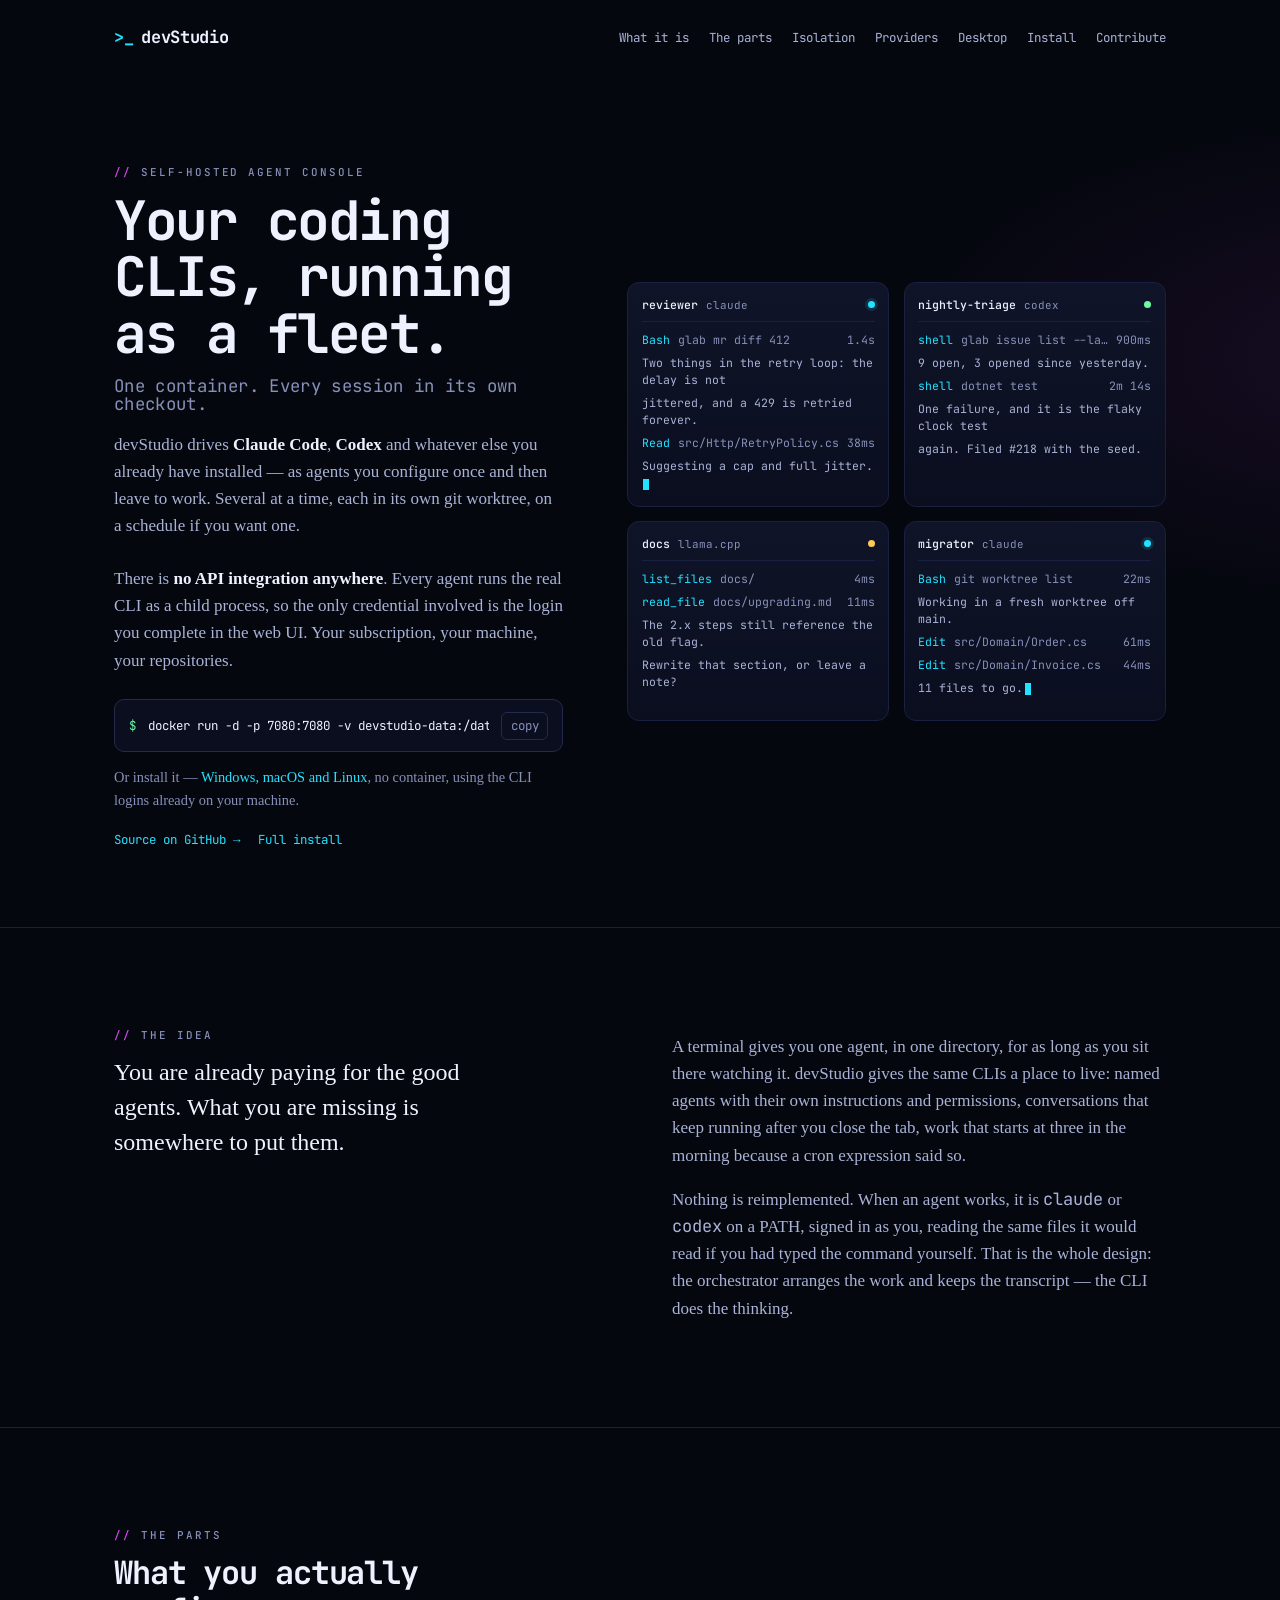
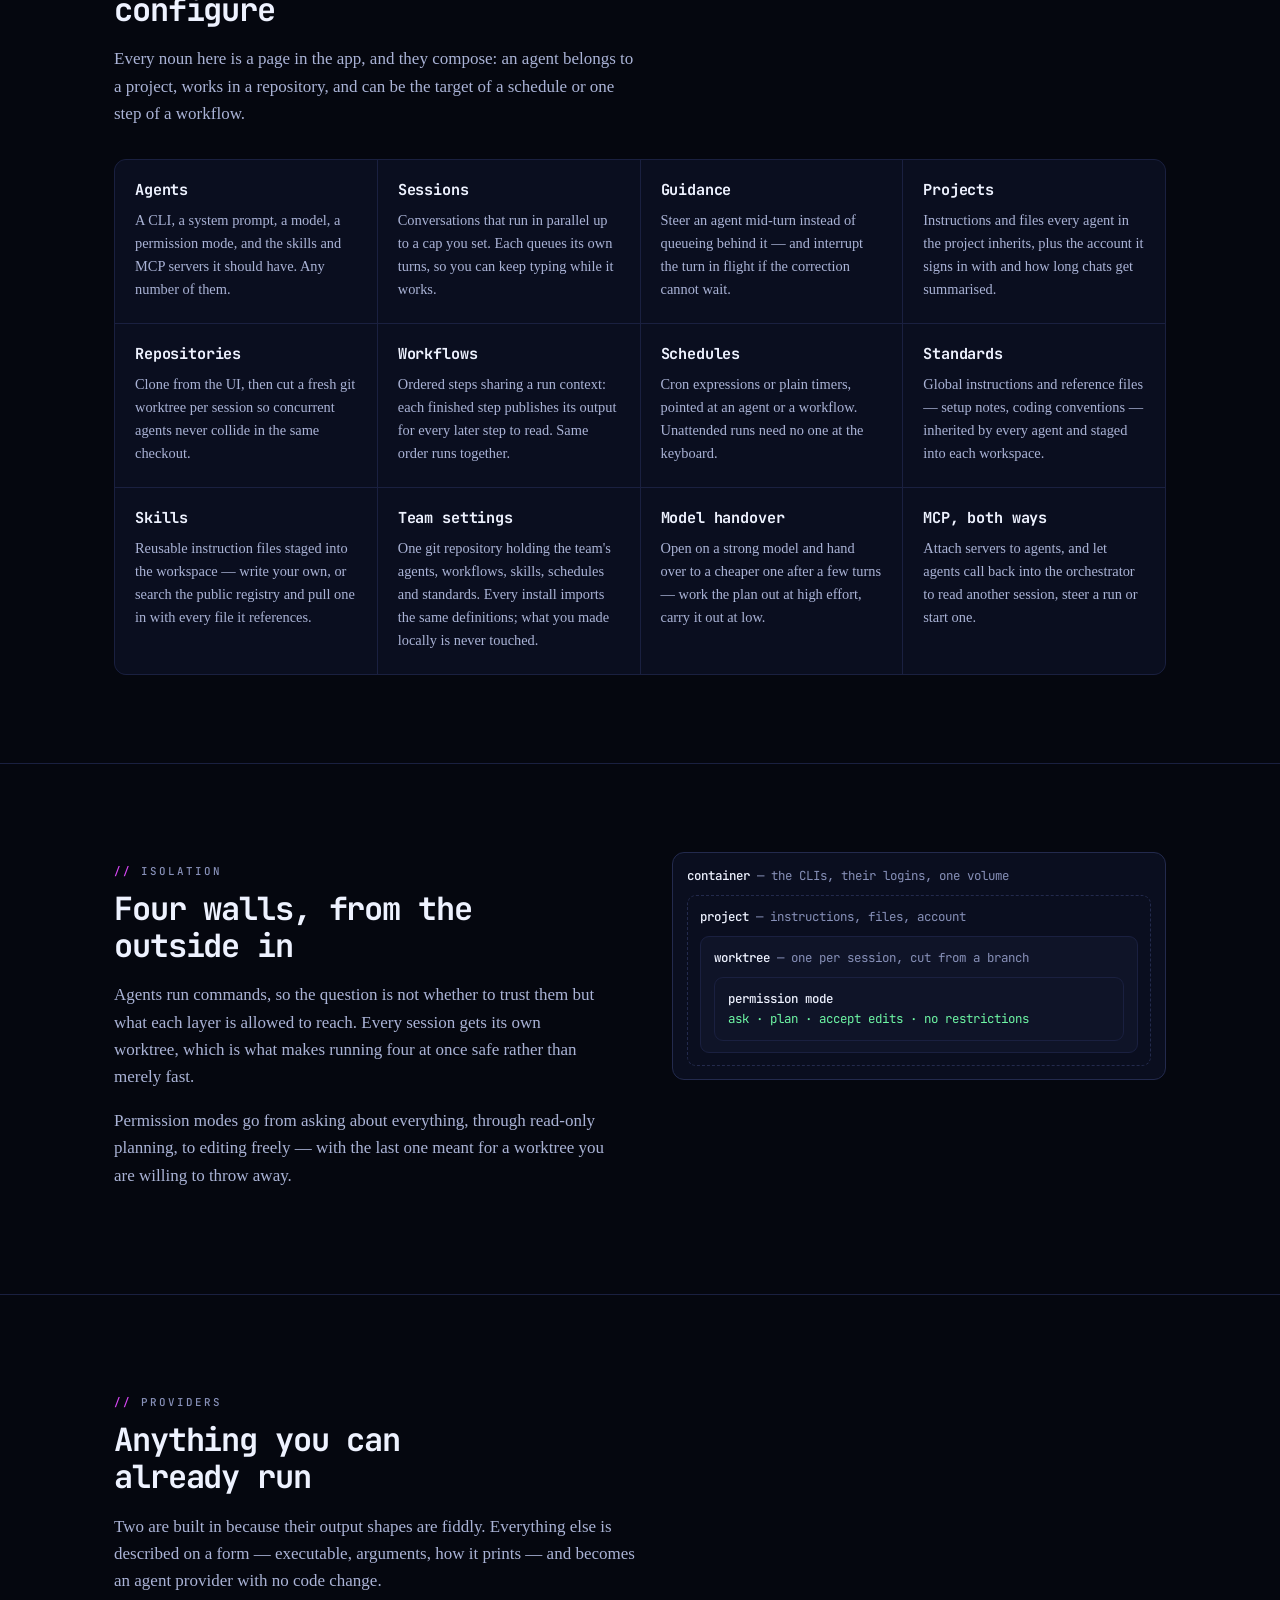
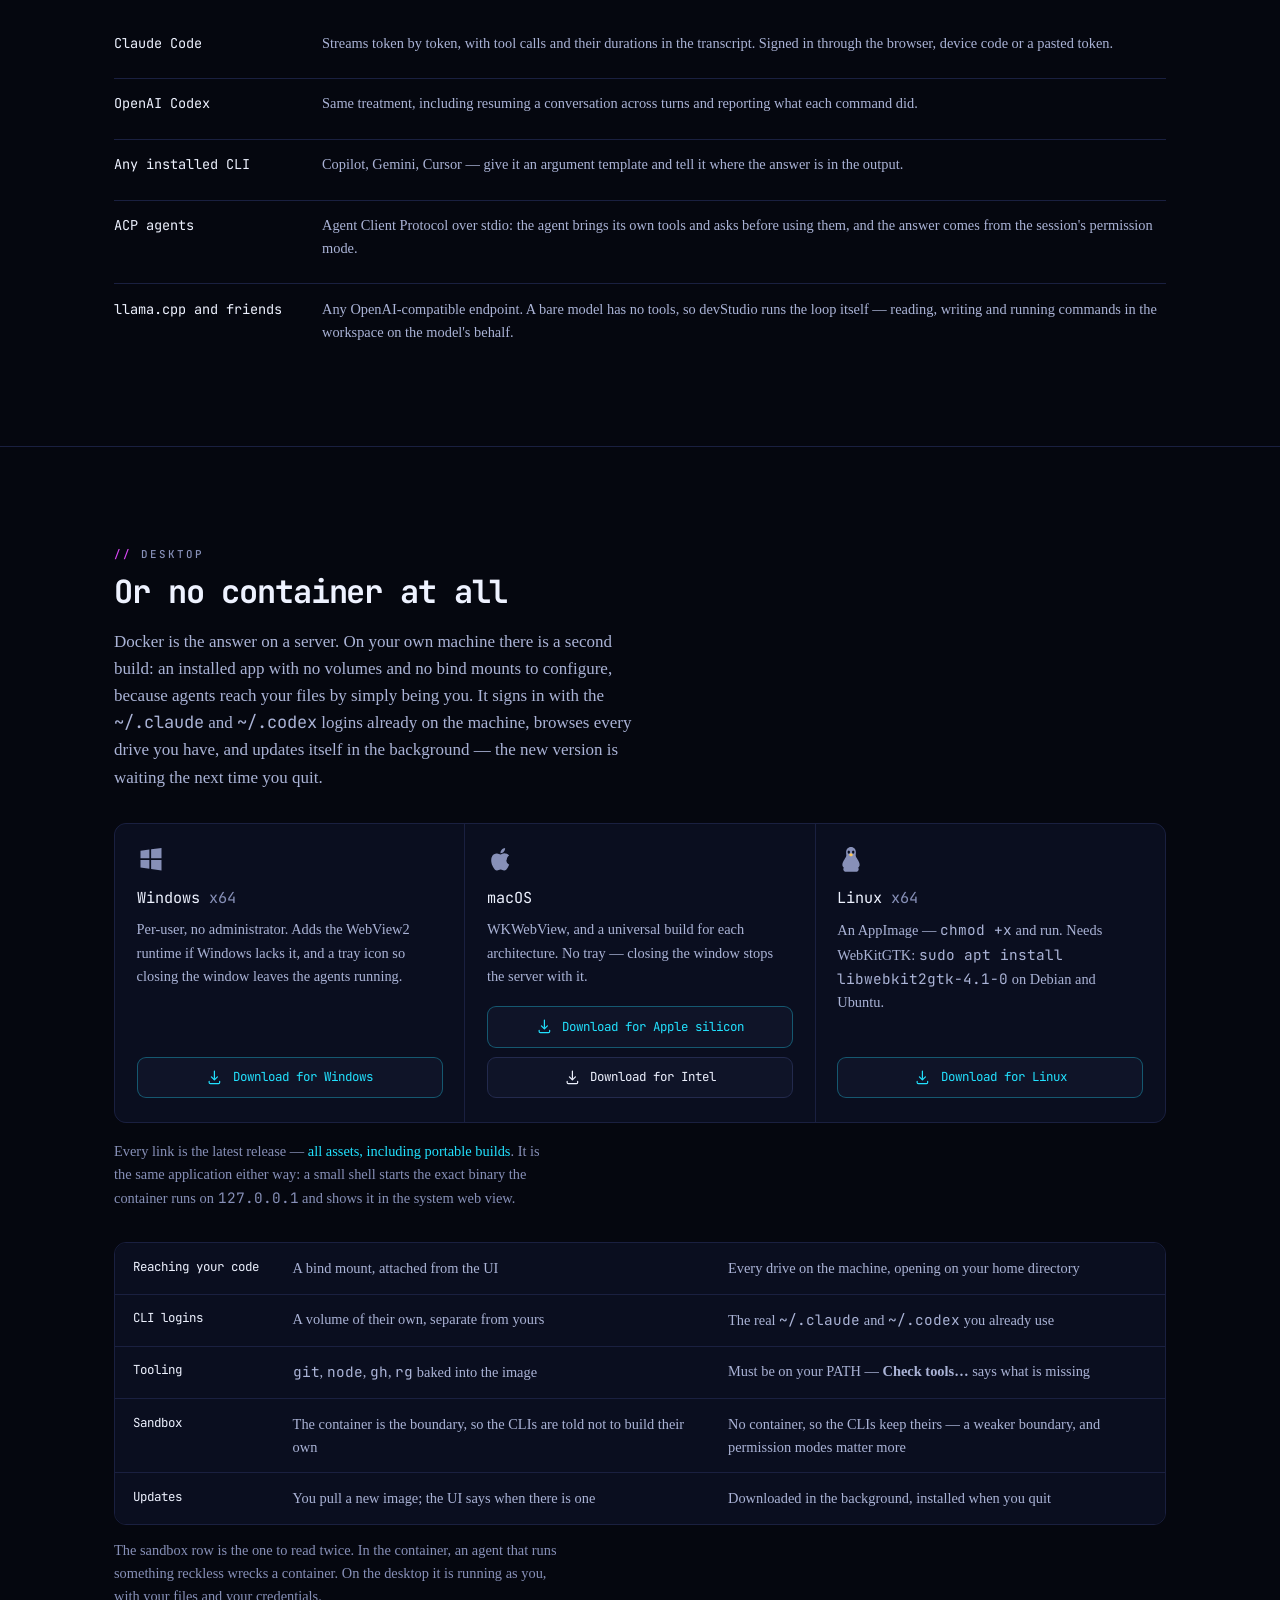
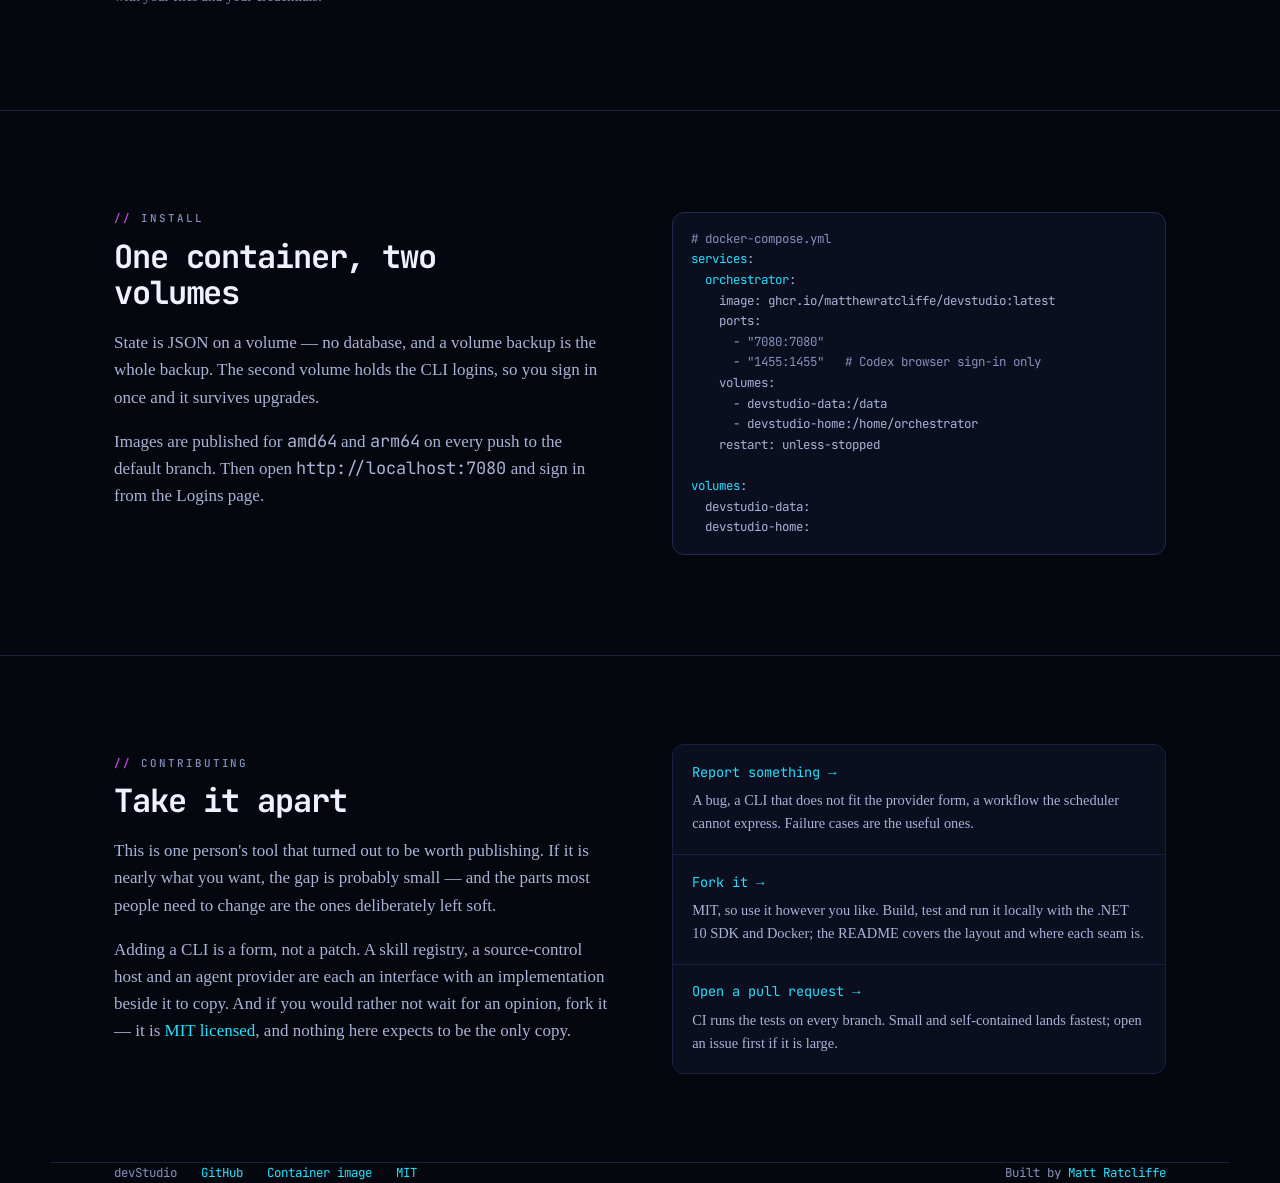
==== commit ca8ae52c: "docs: license the project under MIT The README has carried a note to do this before publishing, and " ====
--- a/docs/index.html
+++ b/docs/index.html
@@ -335,7 +335,9 @@
             <p>
                 Adding a CLI is a form, not a patch. A skill registry, a source-control host and an agent
                 provider are each an interface with an implementation beside it to copy. And if you would
-                rather not wait for an opinion, fork it — nothing here expects to be the only copy.
+                rather not wait for an opinion, fork it — it is
+                <a href="https://github.com/matthewratcliffe/devstudio/blob/main/LICENSE">MIT licensed</a>,
+                and nothing here expects to be the only copy.
             </p>
         </div>
 
@@ -347,7 +349,7 @@
                 </a>
                 <a class="way" href="https://github.com/matthewratcliffe/devstudio/fork">
                     <span class="what">Fork it</span>
-                    <span class="why">Build, test and run it locally with the .NET 10 SDK and Docker. The README covers the layout and where each seam is.</span>
+                    <span class="why">MIT, so use it however you like. Build, test and run it locally with the .NET 10 SDK and Docker; the README covers the layout and where each seam is.</span>
                 </a>
                 <a class="way" href="https://github.com/matthewratcliffe/devstudio/pulls">
                     <span class="what">Open a pull request</span>
@@ -362,6 +364,7 @@
     <span>devStudio</span>
     <a href="https://github.com/matthewratcliffe/devstudio">GitHub</a>
     <a href="https://github.com/matthewratcliffe/devstudio/pkgs/container/devstudio">Container image</a>
+    <a href="https://github.com/matthewratcliffe/devstudio/blob/main/LICENSE">MIT</a>
     <span class="spacer">Built by <a href="https://www.matthewratcliffe.com.au">Matt Ratcliffe</a></span>
 </footer>
 
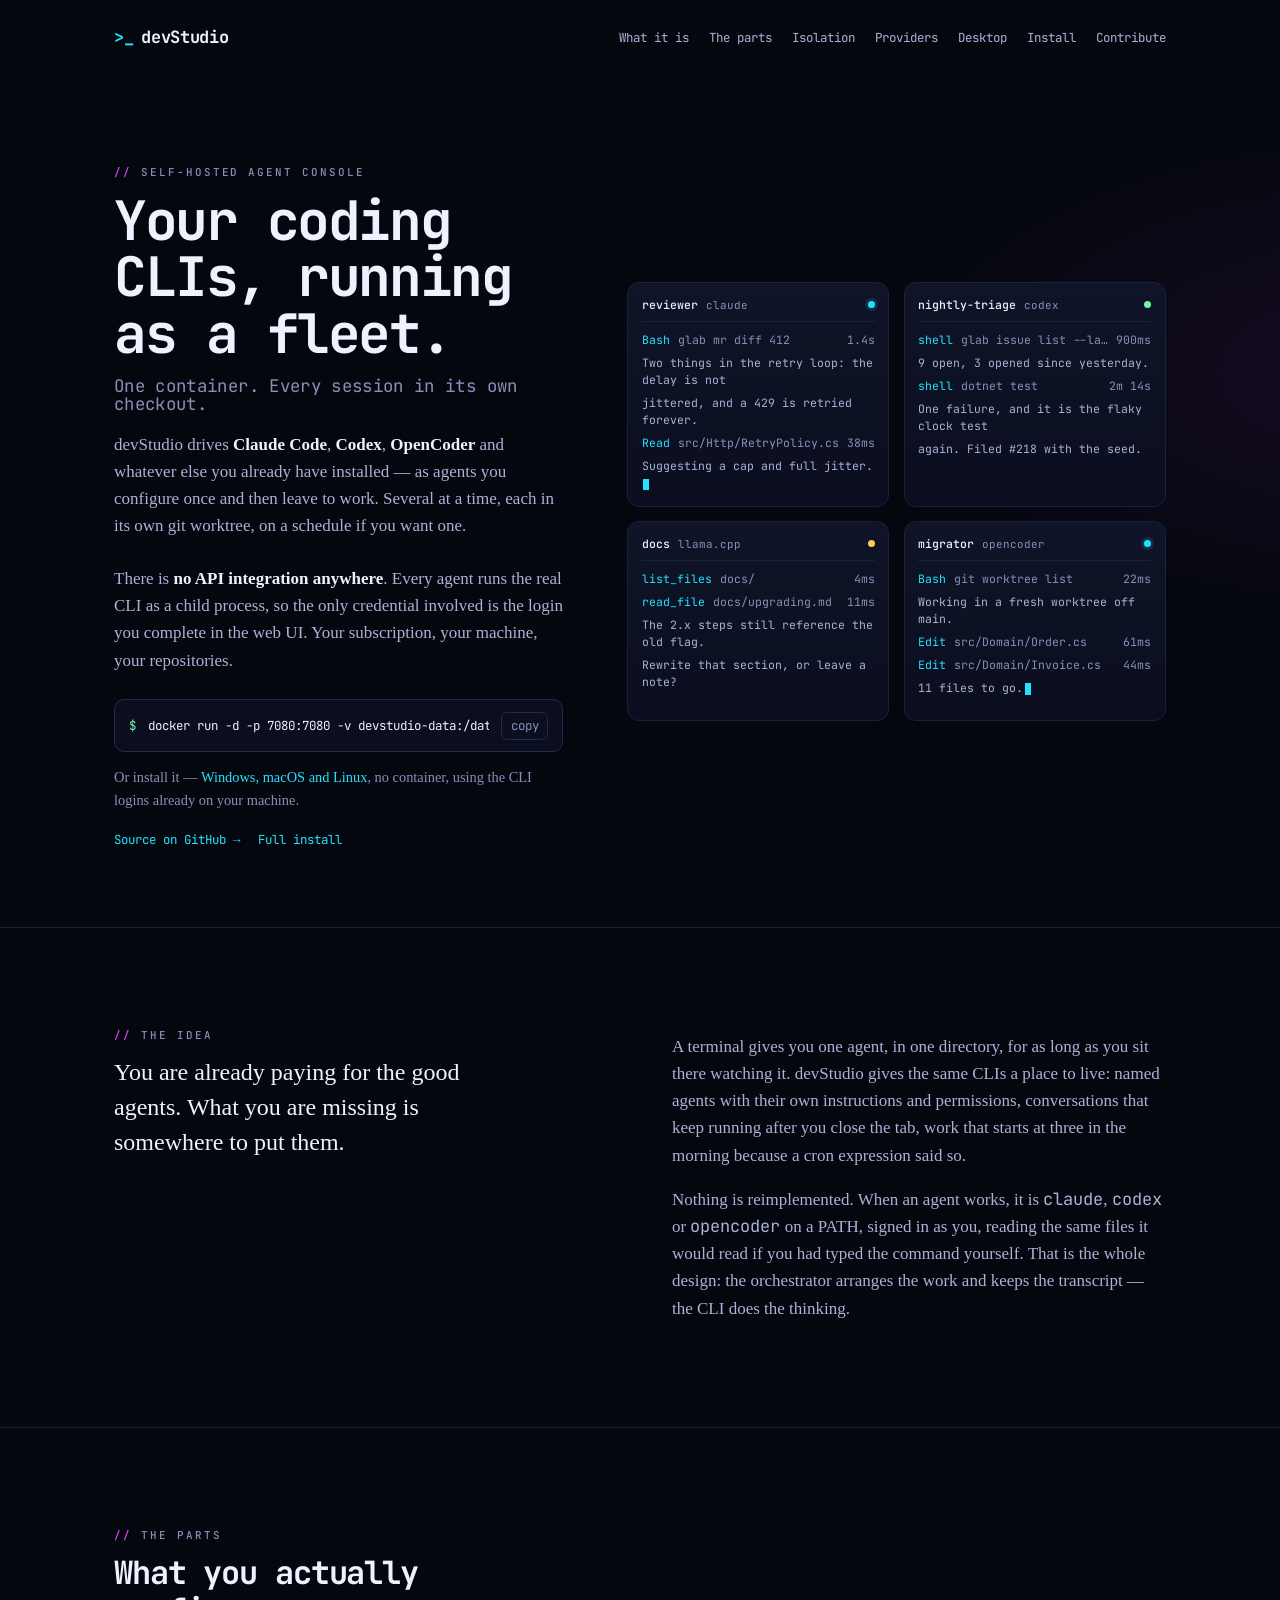
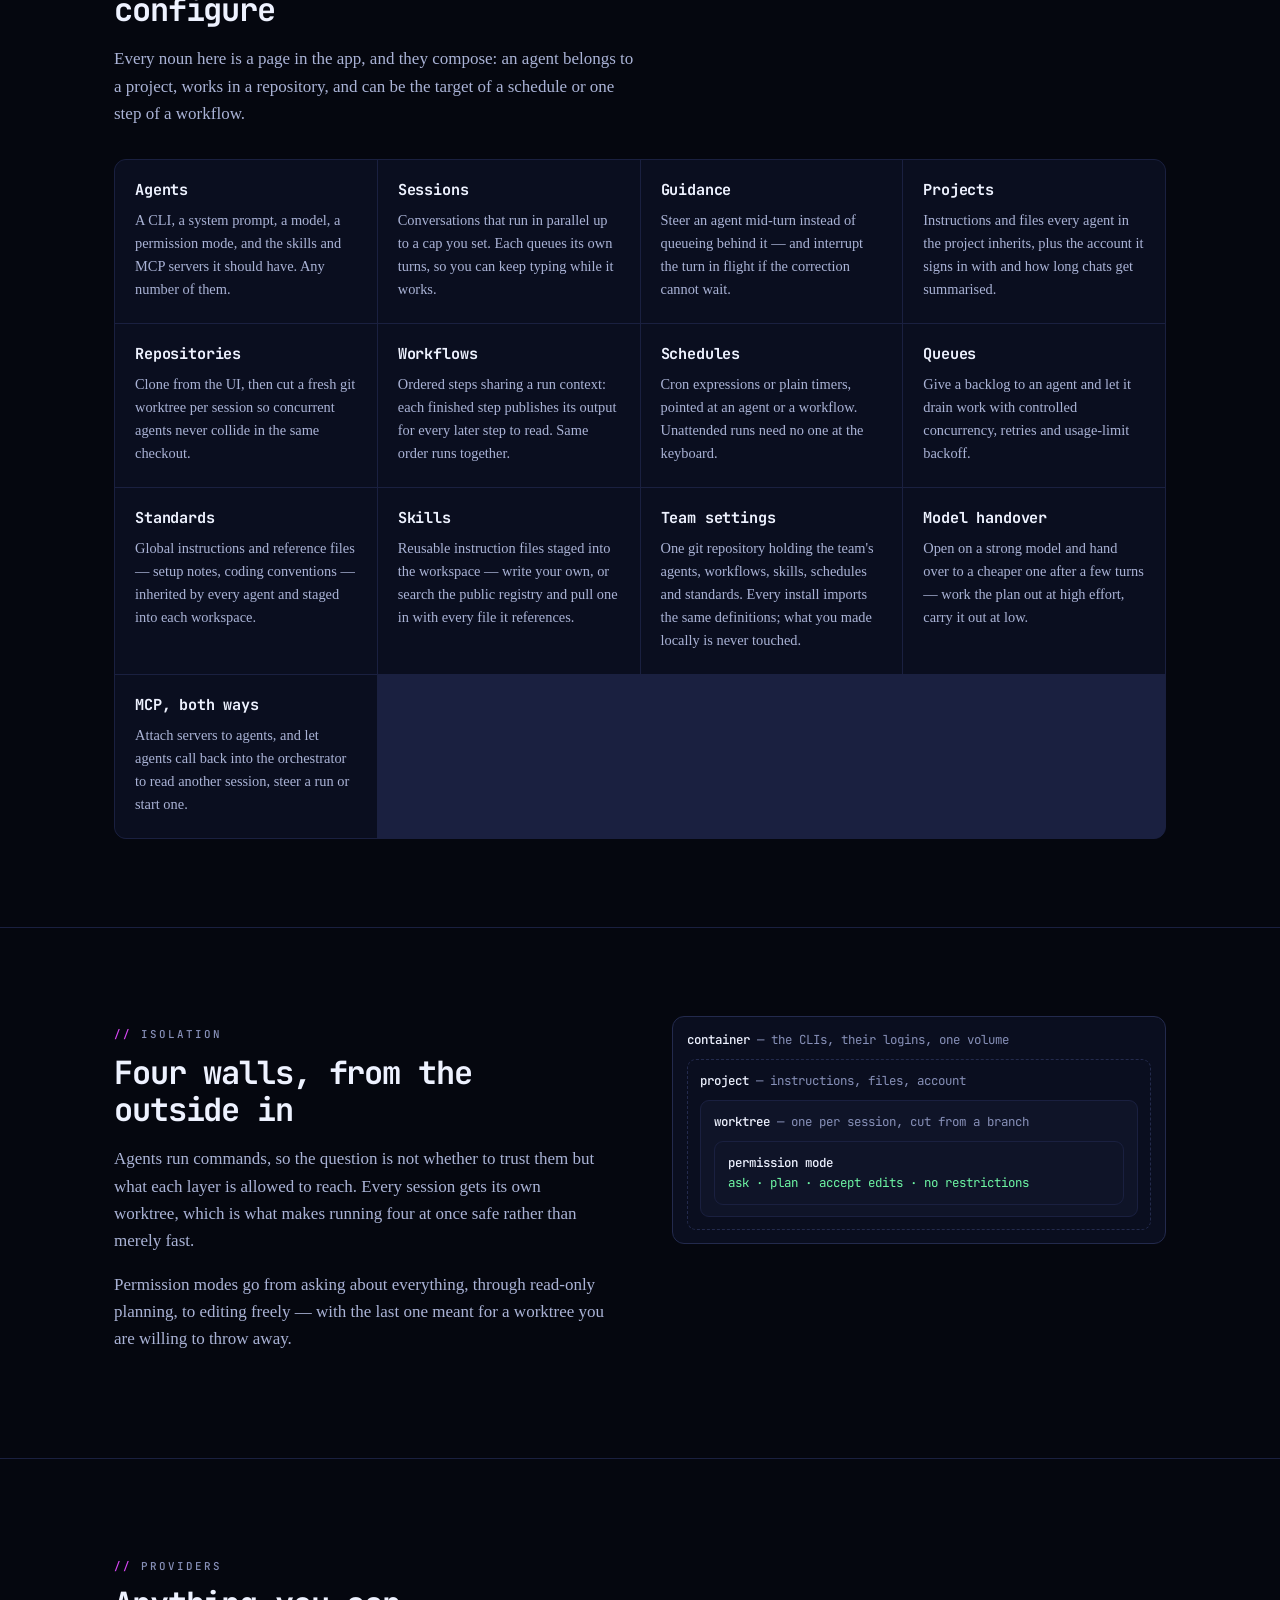
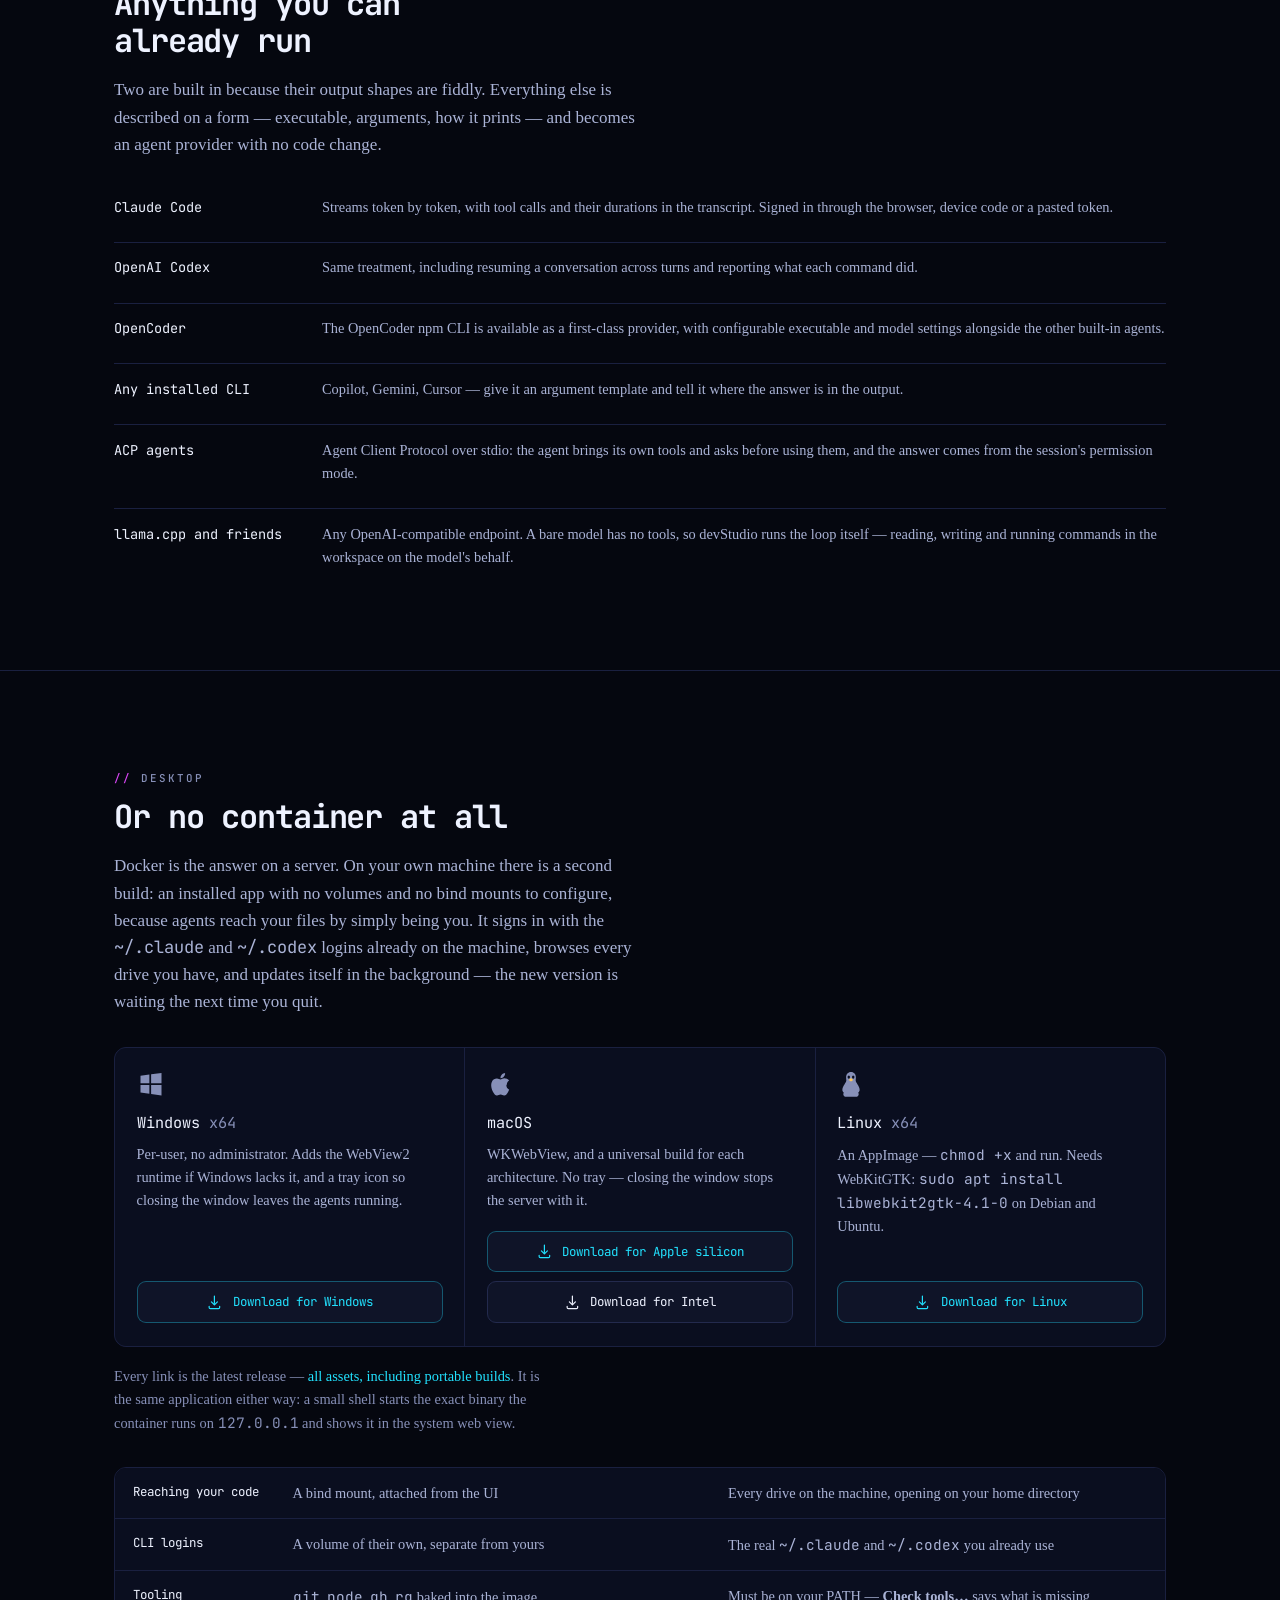
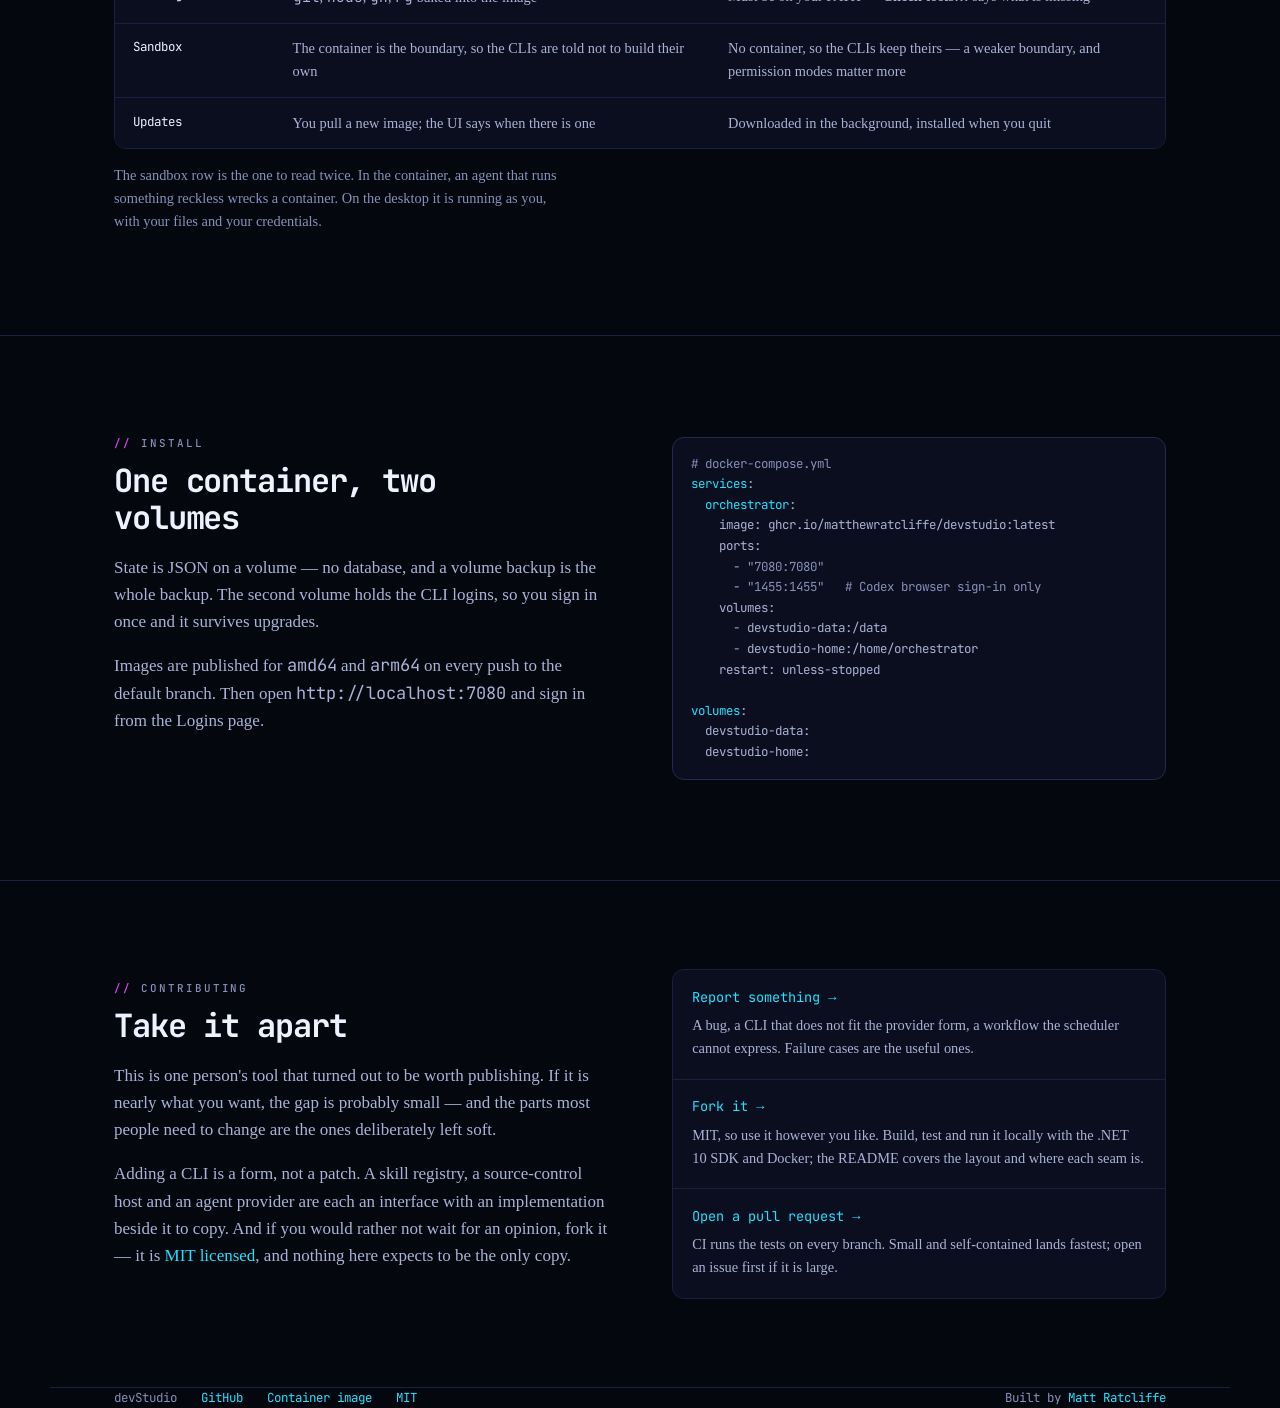
==== commit 4c6b4974: "opencoder" ====
--- a/docs/index.html
+++ b/docs/index.html
@@ -4,7 +4,7 @@
 <meta charset="utf-8">
 <meta name="viewport" content="width=device-width, initial-scale=1">
 <title>devStudio — run your coding CLIs as a fleet</title>
-<meta name="description" content="A self-hosted console that runs Claude Code, Codex and any other coding CLI as agents: concurrent sessions, per-session git worktrees, schedules and workflows. Run it as a container or install it on Windows, macOS and Linux. No API keys — it drives the CLIs you are already signed in to.">
+<meta name="description" content="A self-hosted console that runs Claude Code, OpenAI Codex, OpenCoder and any other coding CLI as agents: concurrent sessions, per-session git worktrees, schedules, workflows and queues. Run it as a container or install it on Windows, macOS and Linux.">
 <meta name="theme-color" content="#05070f">
 <link rel="icon" href="favicon.png">
 <link rel="stylesheet" href="styles.css">
@@ -12,7 +12,7 @@
 <link rel="sitemap" type="application/xml" href="sitemap.xml">
 
 <meta property="og:title" content="devStudio — run your coding CLIs as a fleet">
-<meta property="og:description" content="A self-hosted console for Claude Code, Codex and any CLI you already pay for. Concurrent sessions, a git worktree each, schedules and workflows. Container or desktop app.">
+<meta property="og:description" content="A self-hosted console for Claude Code, OpenAI Codex, OpenCoder and any CLI you already use. Concurrent sessions, git worktrees, schedules, workflows and queues. Container or desktop app.">
 <meta property="og:type" content="website">
 </head>
 <body>
@@ -39,7 +39,7 @@
                 <span class="rule">One container. Every session in its own checkout.</span>
             </h1>
             <p class="lede">
-                devStudio drives <strong>Claude Code</strong>, <strong>Codex</strong> and whatever else you
+                devStudio drives <strong>Claude Code</strong>, <strong>Codex</strong>, <strong>OpenCoder</strong> and whatever else you
                 already have installed — as agents you configure once and then leave to work. Several at a
                 time, each in its own git worktree, on a schedule if you want one.
             </p>
@@ -86,7 +86,7 @@
                 three in the morning because a cron expression said so.
             </p>
             <p>
-                Nothing is reimplemented. When an agent works, it is <code>claude</code> or <code>codex</code>
+                Nothing is reimplemented. When an agent works, it is <code>claude</code>, <code>codex</code> or <code>opencoder</code>
                 on a PATH, signed in as you, reading the same files it would read if you had typed the command
                 yourself. That is the whole design: the orchestrator arranges the work and keeps the
                 transcript — the CLI does the thinking.
@@ -132,6 +132,10 @@
             <div class="item">
                 <h3>Schedules</h3>
                 <p>Cron expressions or plain timers, pointed at an agent or a workflow. Unattended runs need no one at the keyboard.</p>
+            </div>
+            <div class="item">
+                <h3>Queues</h3>
+                <p>Give a backlog to an agent and let it drain work with controlled concurrency, retries and usage-limit backoff.</p>
             </div>
             <div class="item">
                 <h3>Standards</h3>
@@ -206,6 +210,10 @@
             <div class="provider">
                 <div class="who">OpenAI Codex</div>
                 <div class="what">Same treatment, including resuming a conversation across turns and reporting what each command did.</div>
+            </div>
+            <div class="provider">
+                <div class="who">OpenCoder</div>
+                <div class="what">The OpenCoder npm CLI is available as a first-class provider, with configurable executable and model settings alongside the other built-in agents.</div>
             </div>
             <div class="provider">
                 <div class="who">Any installed CLI</div>
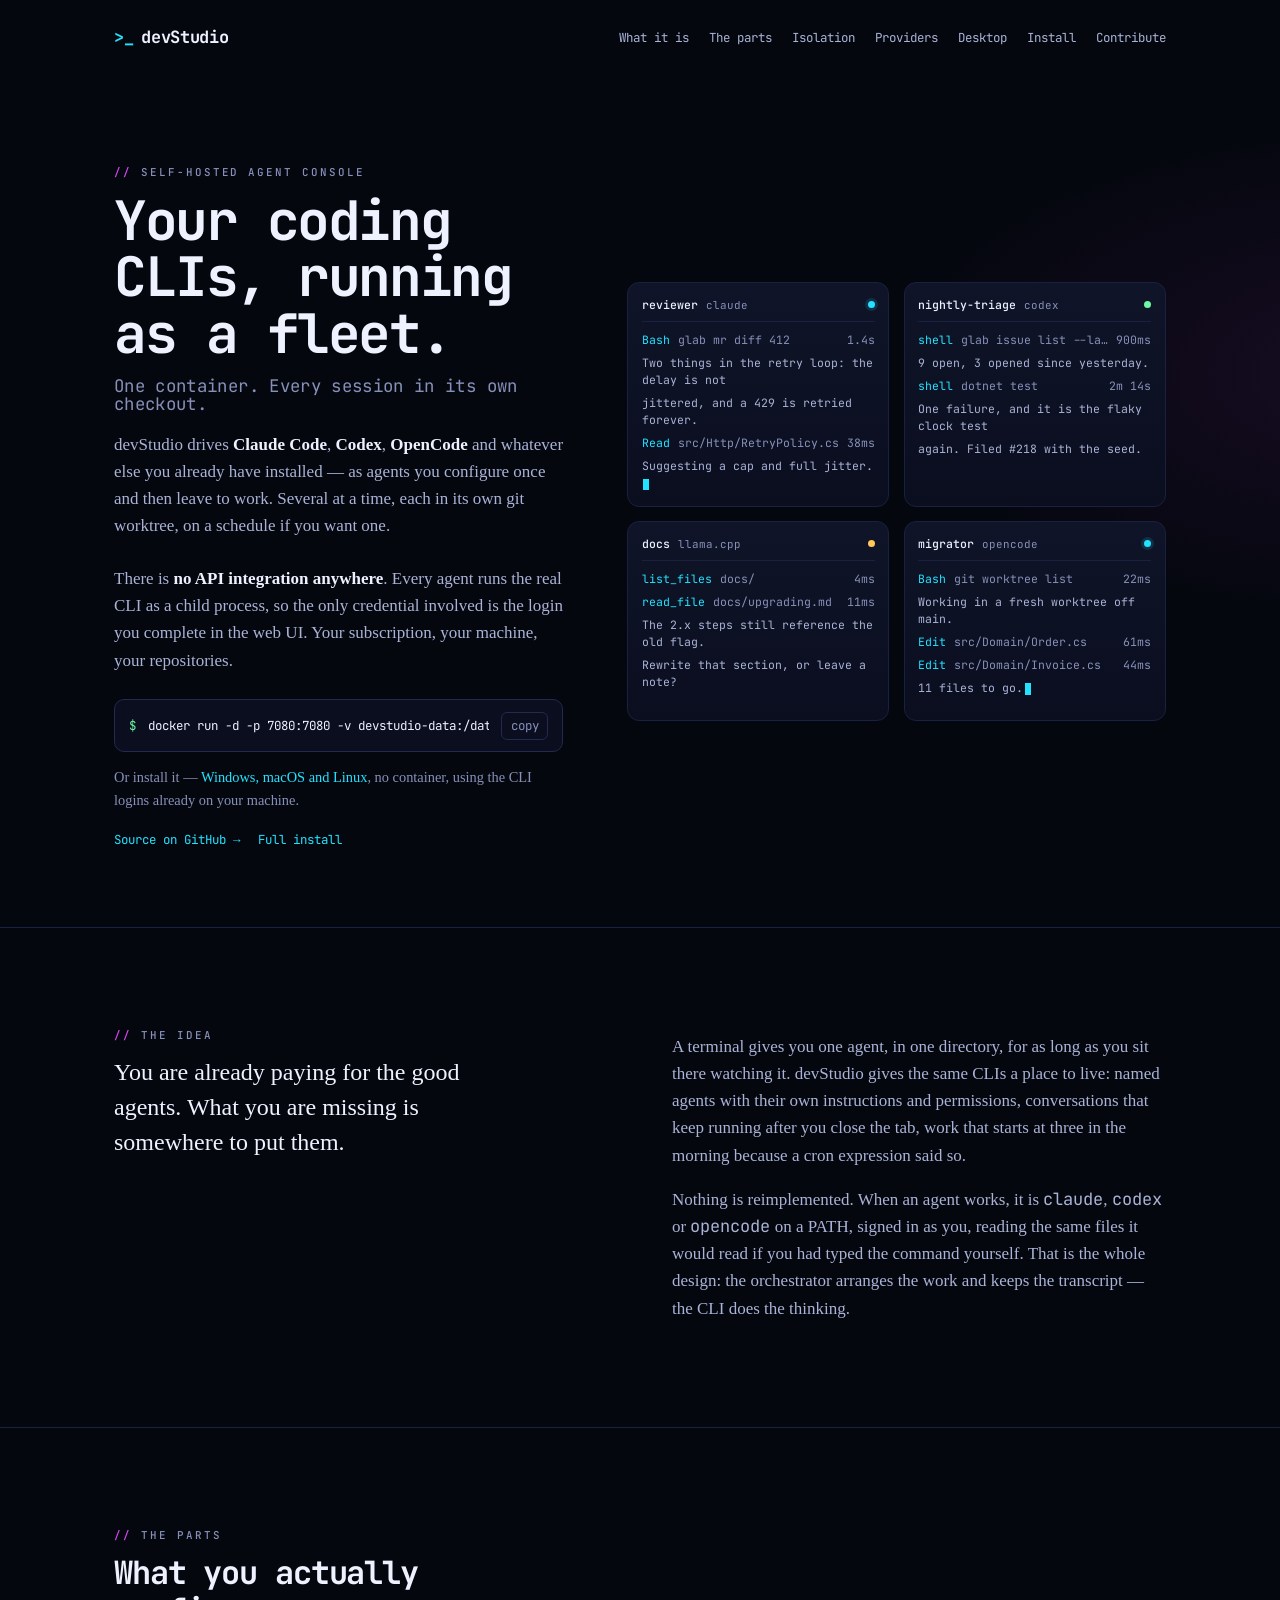
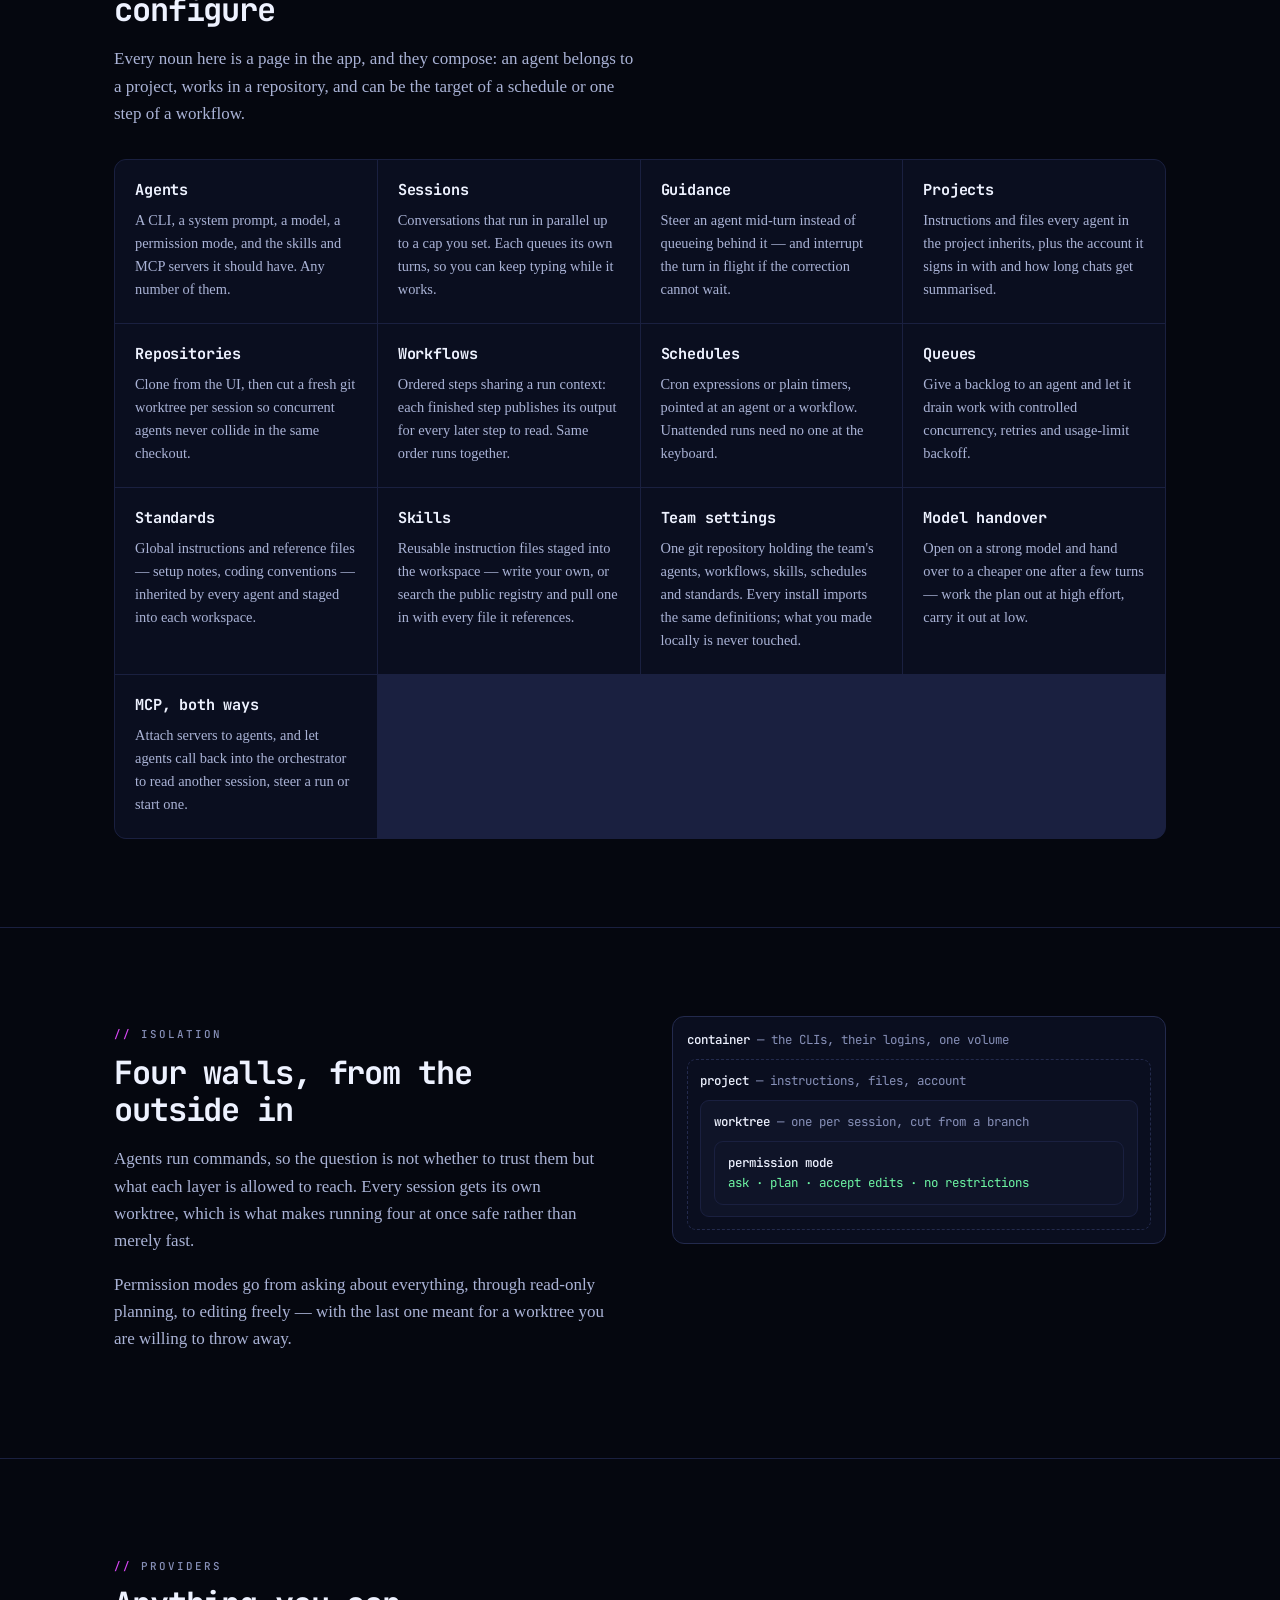
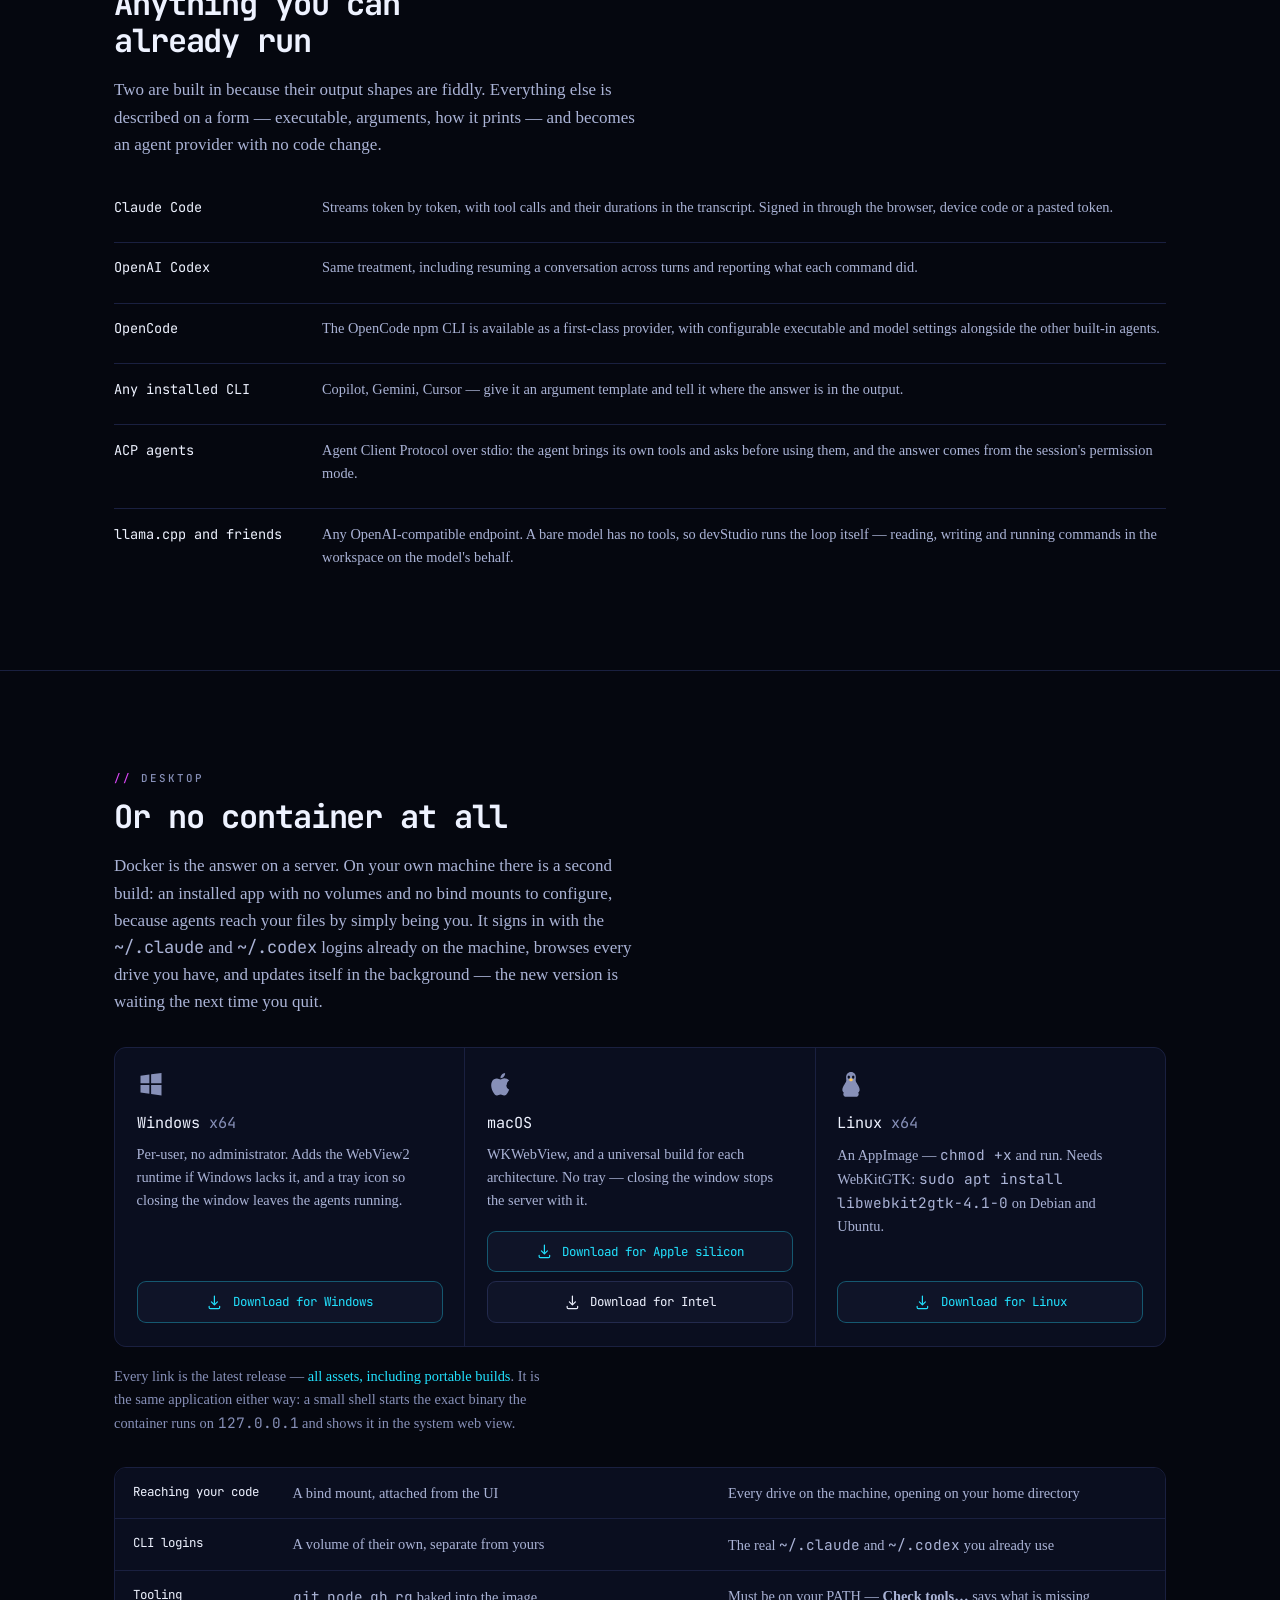
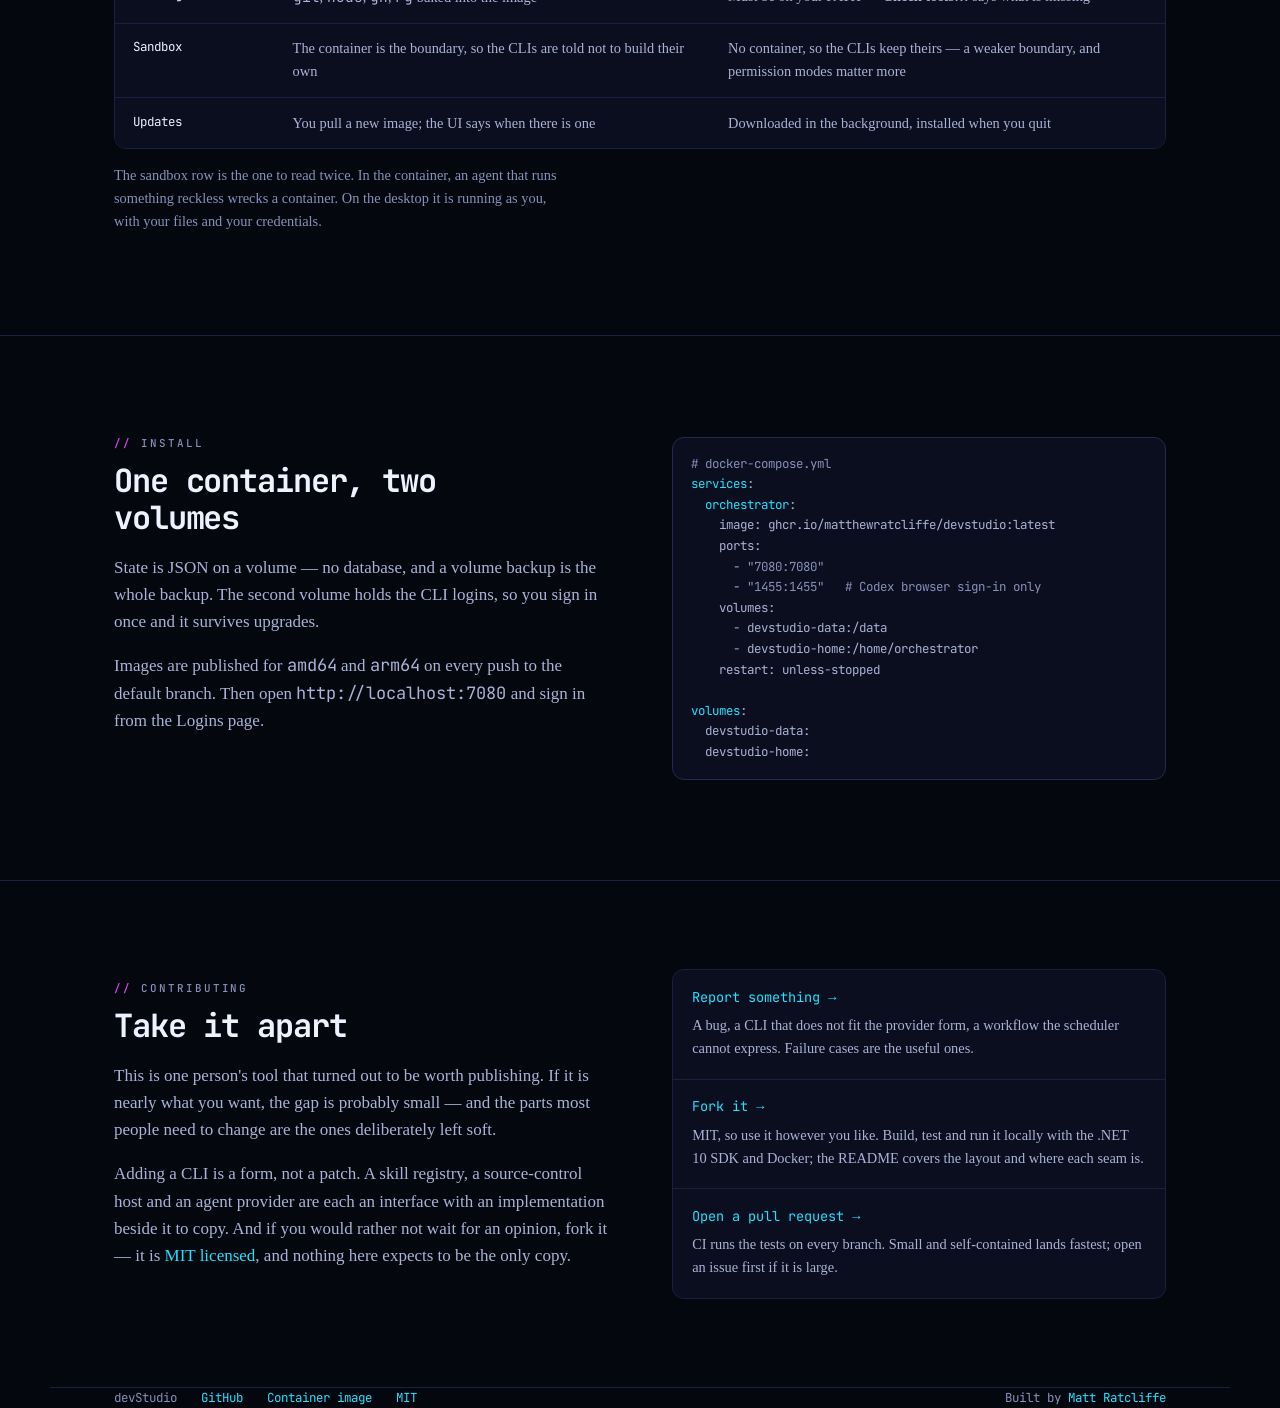
==== commit 16a81478: "Fix prompt guidance loop, rename opencoder to opencode, add session links and title MCP tools, colla" ====
--- a/docs/index.html
+++ b/docs/index.html
@@ -4,7 +4,7 @@
 <meta charset="utf-8">
 <meta name="viewport" content="width=device-width, initial-scale=1">
 <title>devStudio — run your coding CLIs as a fleet</title>
-<meta name="description" content="A self-hosted console that runs Claude Code, OpenAI Codex, OpenCoder and any other coding CLI as agents: concurrent sessions, per-session git worktrees, schedules, workflows and queues. Run it as a container or install it on Windows, macOS and Linux.">
+<meta name="description" content="A self-hosted console that runs Claude Code, OpenAI Codex, OpenCode and any other coding CLI as agents: concurrent sessions, per-session git worktrees, schedules, workflows and queues. Run it as a container or install it on Windows, macOS and Linux.">
 <meta name="theme-color" content="#05070f">
 <link rel="icon" href="favicon.png">
 <link rel="stylesheet" href="styles.css">
@@ -12,7 +12,7 @@
 <link rel="sitemap" type="application/xml" href="sitemap.xml">
 
 <meta property="og:title" content="devStudio — run your coding CLIs as a fleet">
-<meta property="og:description" content="A self-hosted console for Claude Code, OpenAI Codex, OpenCoder and any CLI you already use. Concurrent sessions, git worktrees, schedules, workflows and queues. Container or desktop app.">
+<meta property="og:description" content="A self-hosted console for Claude Code, OpenAI Codex, OpenCode and any CLI you already use. Concurrent sessions, git worktrees, schedules, workflows and queues. Container or desktop app.">
 <meta property="og:type" content="website">
 </head>
 <body>
@@ -39,7 +39,7 @@
                 <span class="rule">One container. Every session in its own checkout.</span>
             </h1>
             <p class="lede">
-                devStudio drives <strong>Claude Code</strong>, <strong>Codex</strong>, <strong>OpenCoder</strong> and whatever else you
+                devStudio drives <strong>Claude Code</strong>, <strong>Codex</strong>, <strong>OpenCode</strong> and whatever else you
                 already have installed — as agents you configure once and then leave to work. Several at a
                 time, each in its own git worktree, on a schedule if you want one.
             </p>
@@ -86,7 +86,7 @@
                 three in the morning because a cron expression said so.
             </p>
             <p>
-                Nothing is reimplemented. When an agent works, it is <code>claude</code>, <code>codex</code> or <code>opencoder</code>
+                Nothing is reimplemented. When an agent works, it is <code>claude</code>, <code>codex</code> or <code>opencode</code>
                 on a PATH, signed in as you, reading the same files it would read if you had typed the command
                 yourself. That is the whole design: the orchestrator arranges the work and keeps the
                 transcript — the CLI does the thinking.
@@ -212,8 +212,8 @@
                 <div class="what">Same treatment, including resuming a conversation across turns and reporting what each command did.</div>
             </div>
             <div class="provider">
-                <div class="who">OpenCoder</div>
-                <div class="what">The OpenCoder npm CLI is available as a first-class provider, with configurable executable and model settings alongside the other built-in agents.</div>
+                <div class="who">OpenCode</div>
+                <div class="what">The OpenCode npm CLI is available as a first-class provider, with configurable executable and model settings alongside the other built-in agents.</div>
             </div>
             <div class="provider">
                 <div class="who">Any installed CLI</div>
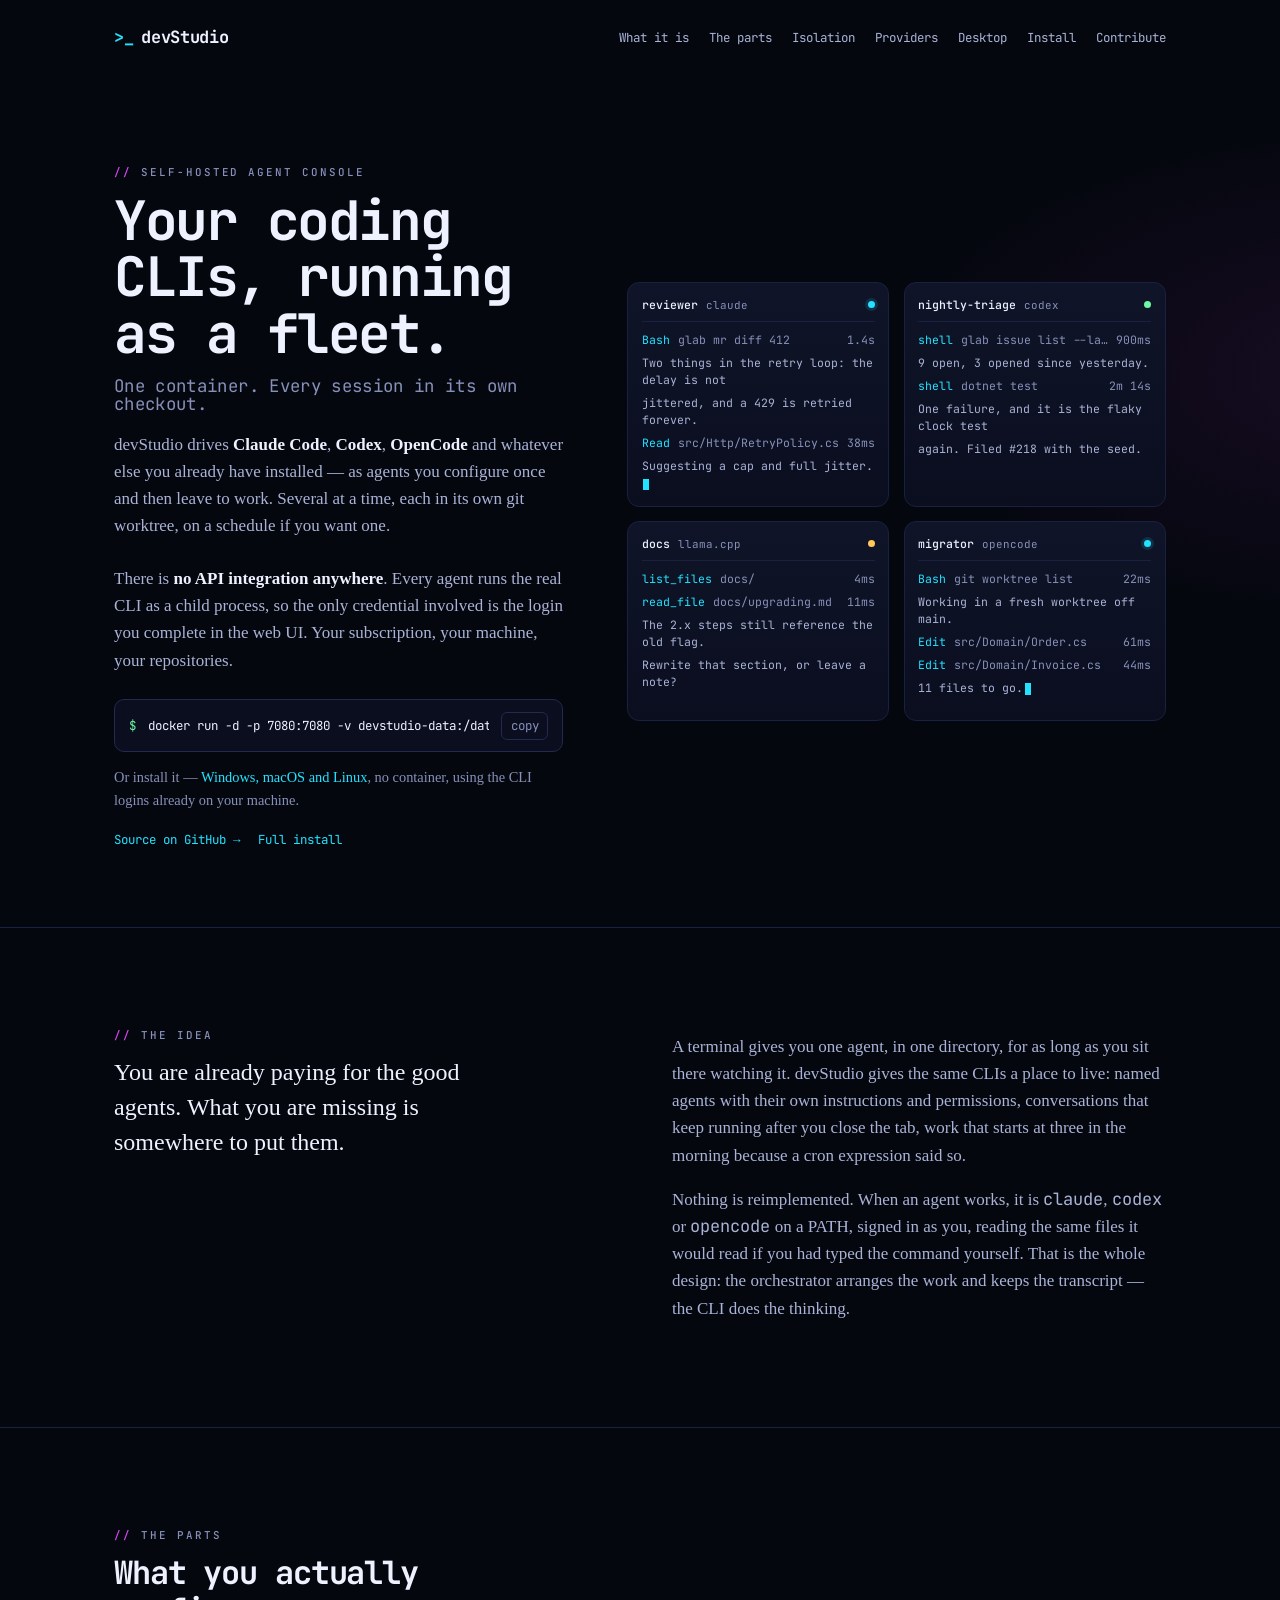
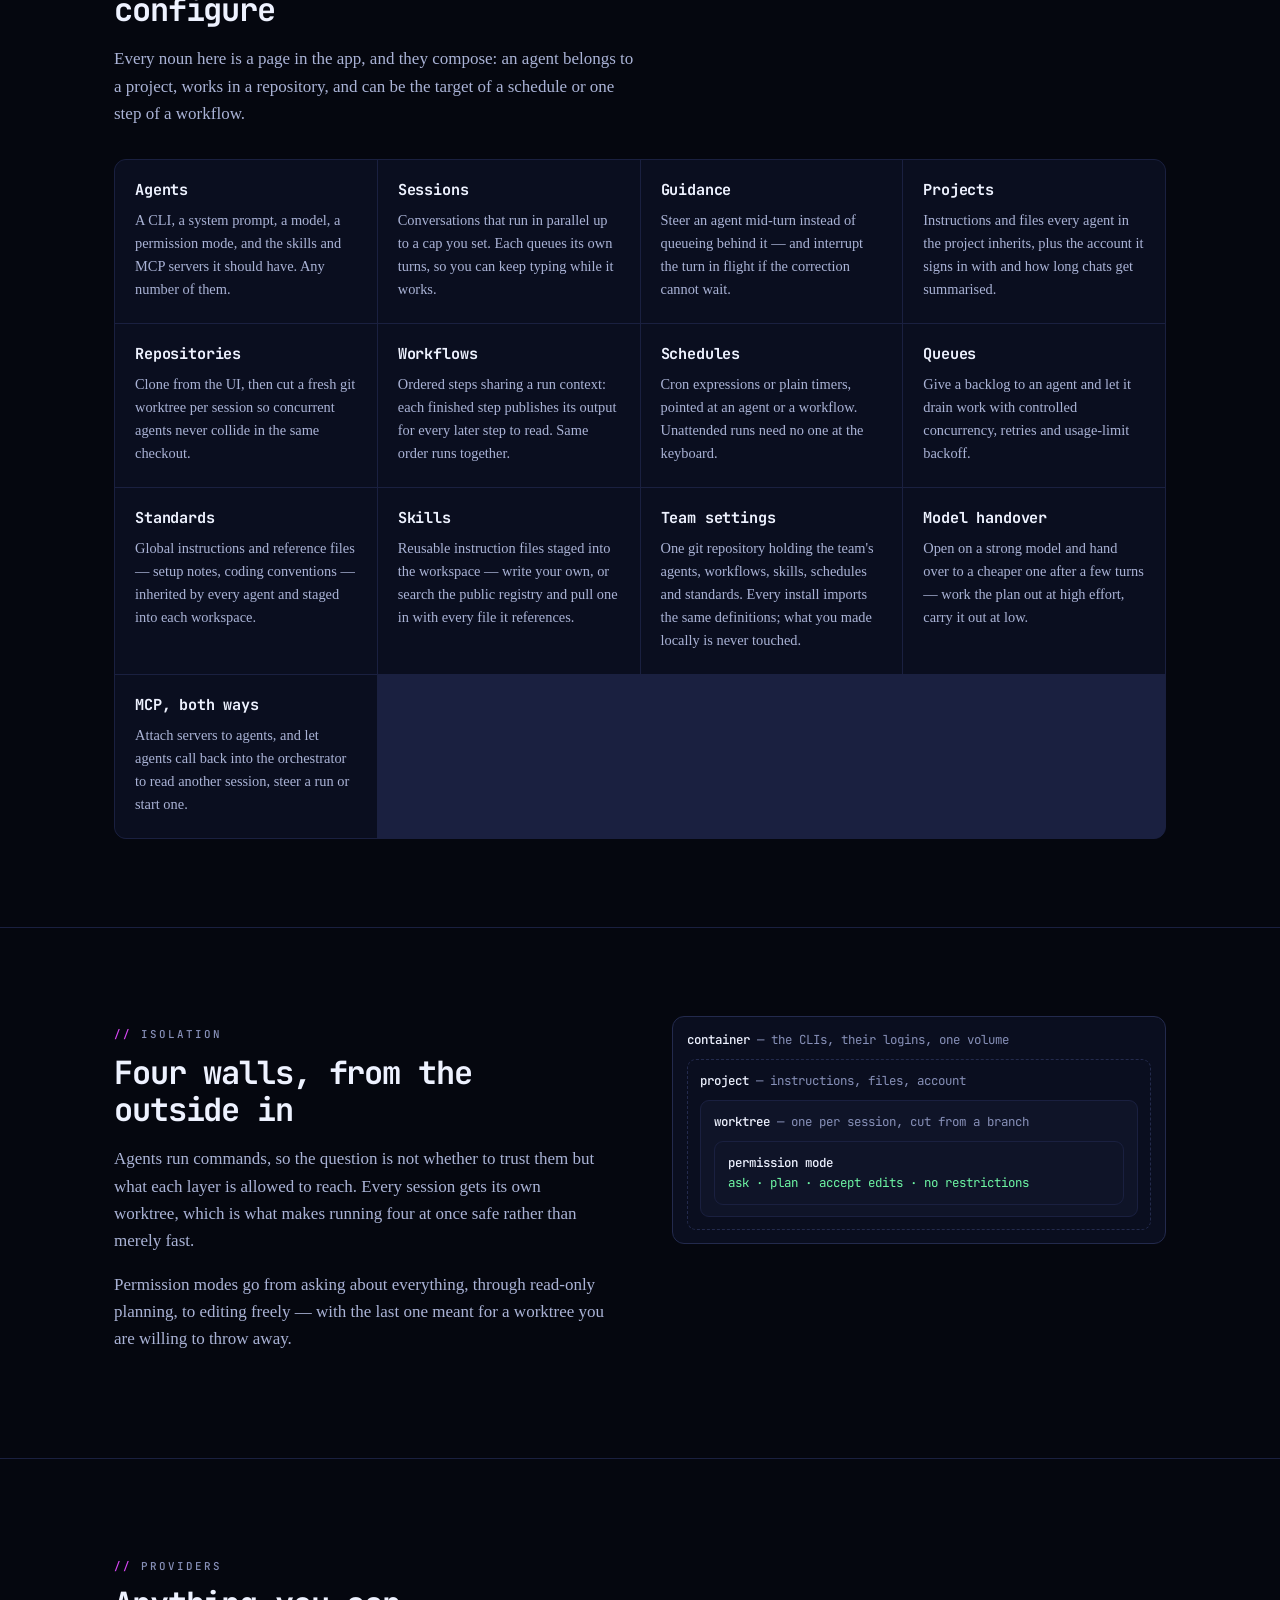
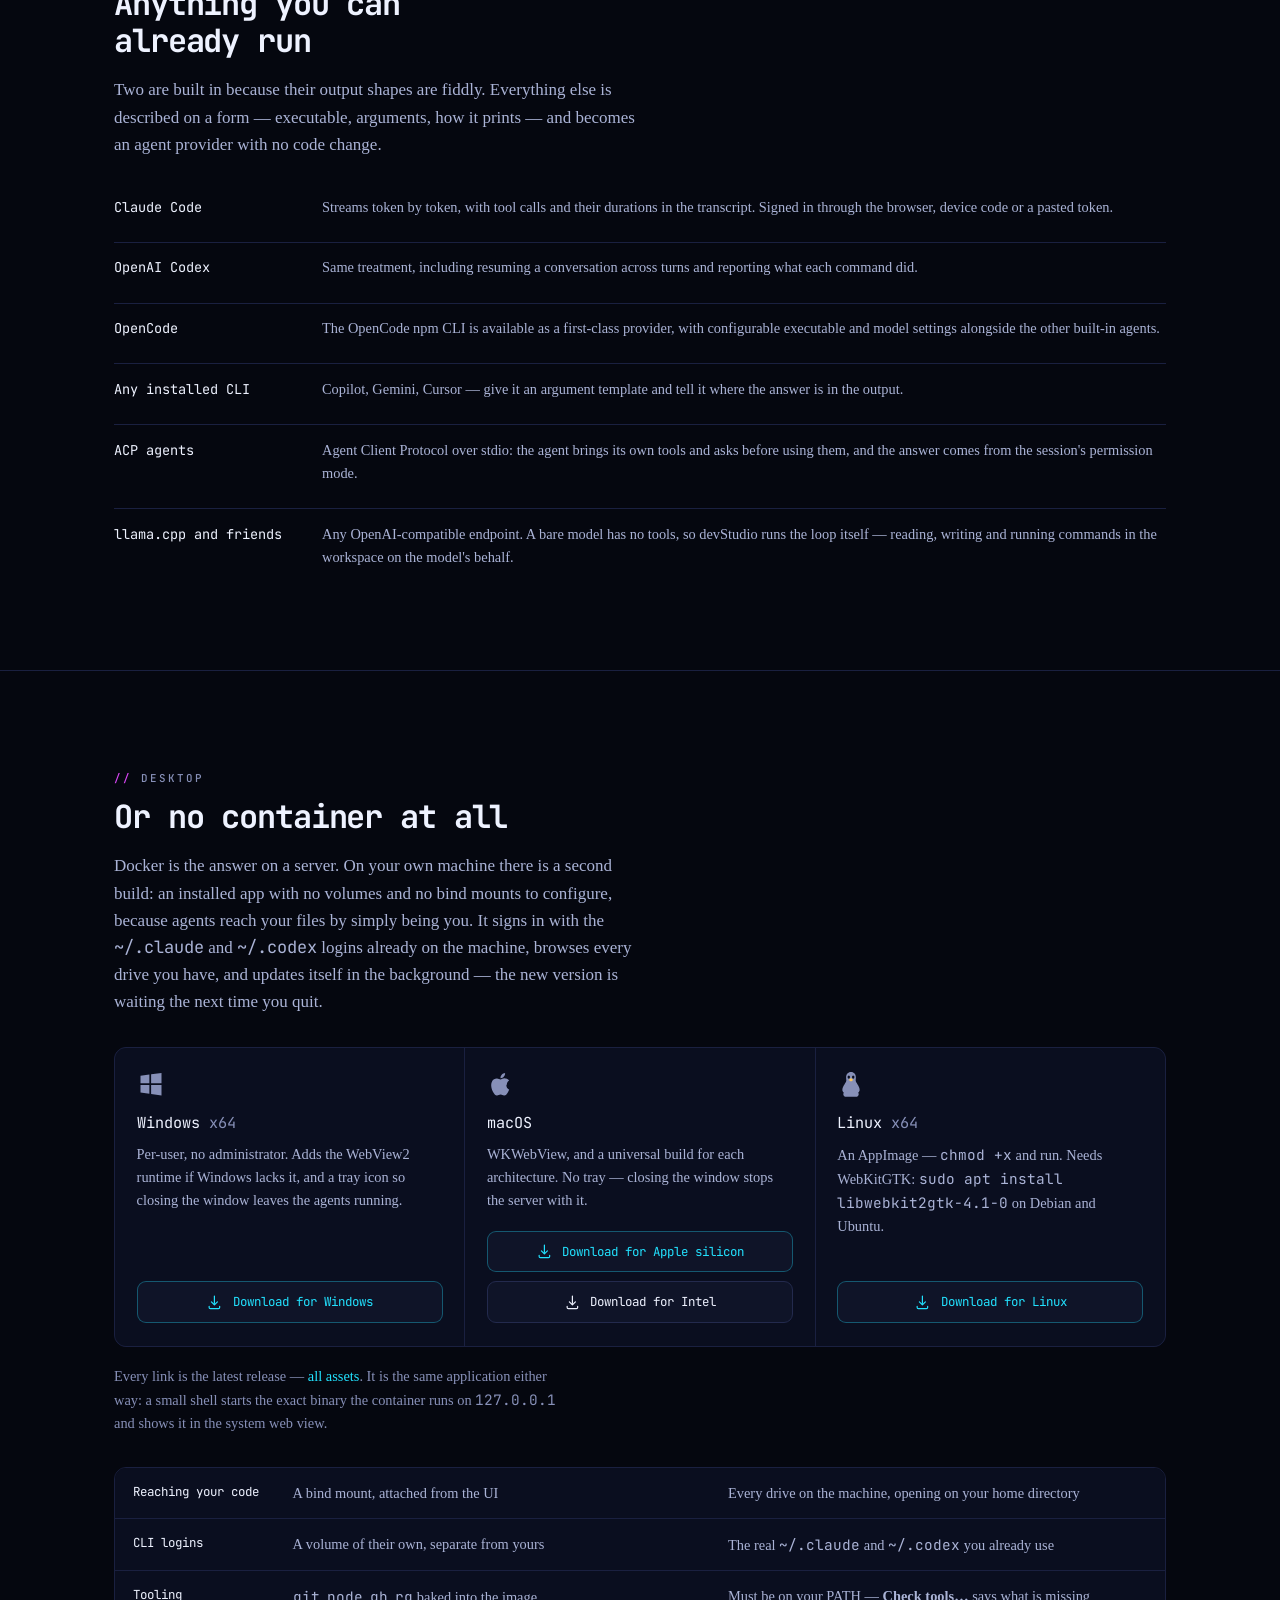
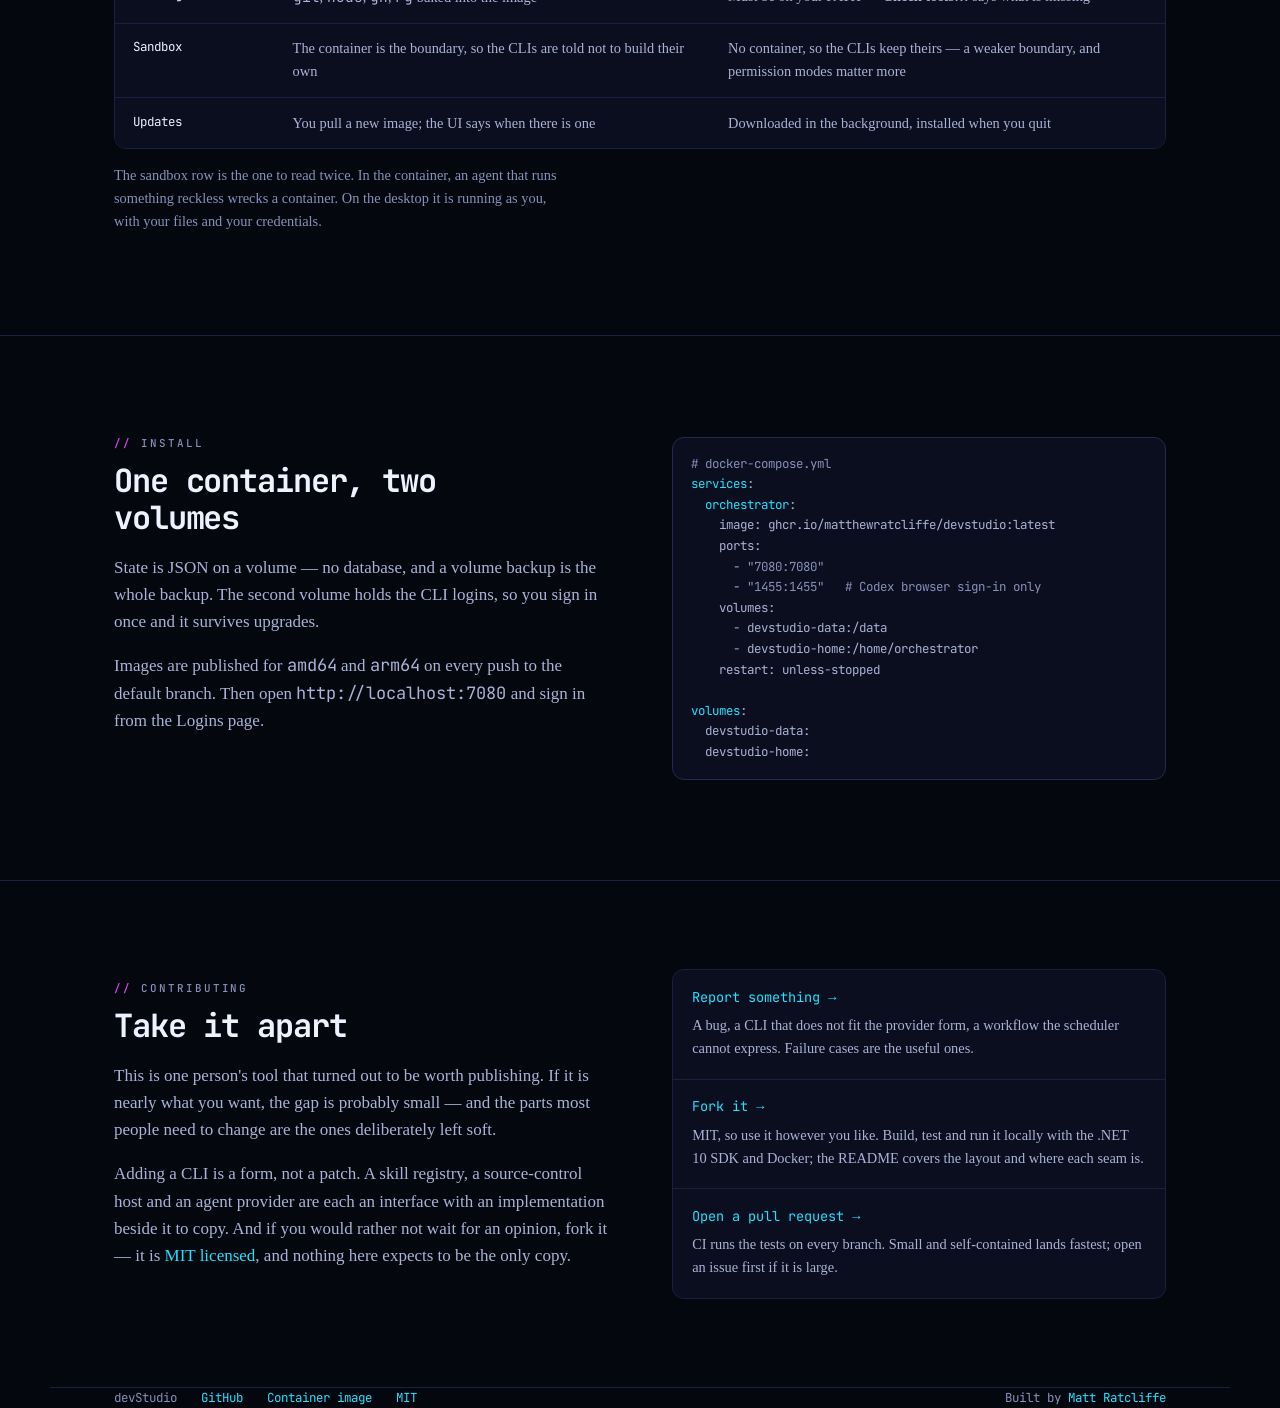
==== commit 2343a4ca: "Smaller releases: one shared runtime, no portable builds, leaner artifacts The shell and the server " ====
--- a/docs/index.html
+++ b/docs/index.html
@@ -274,7 +274,7 @@
         </div>
 
         <p class="small-note">
-            Every link is the latest release — <a href="https://github.com/matthewratcliffe/devstudio/releases/latest">all assets, including portable builds</a>.
+            Every link is the latest release — <a href="https://github.com/matthewratcliffe/devstudio/releases/latest">all assets</a>.
             It is the same application either way: a small shell starts the exact binary the container
             runs on <code>127.0.0.1</code> and shows it in the system web view.
         </p>
